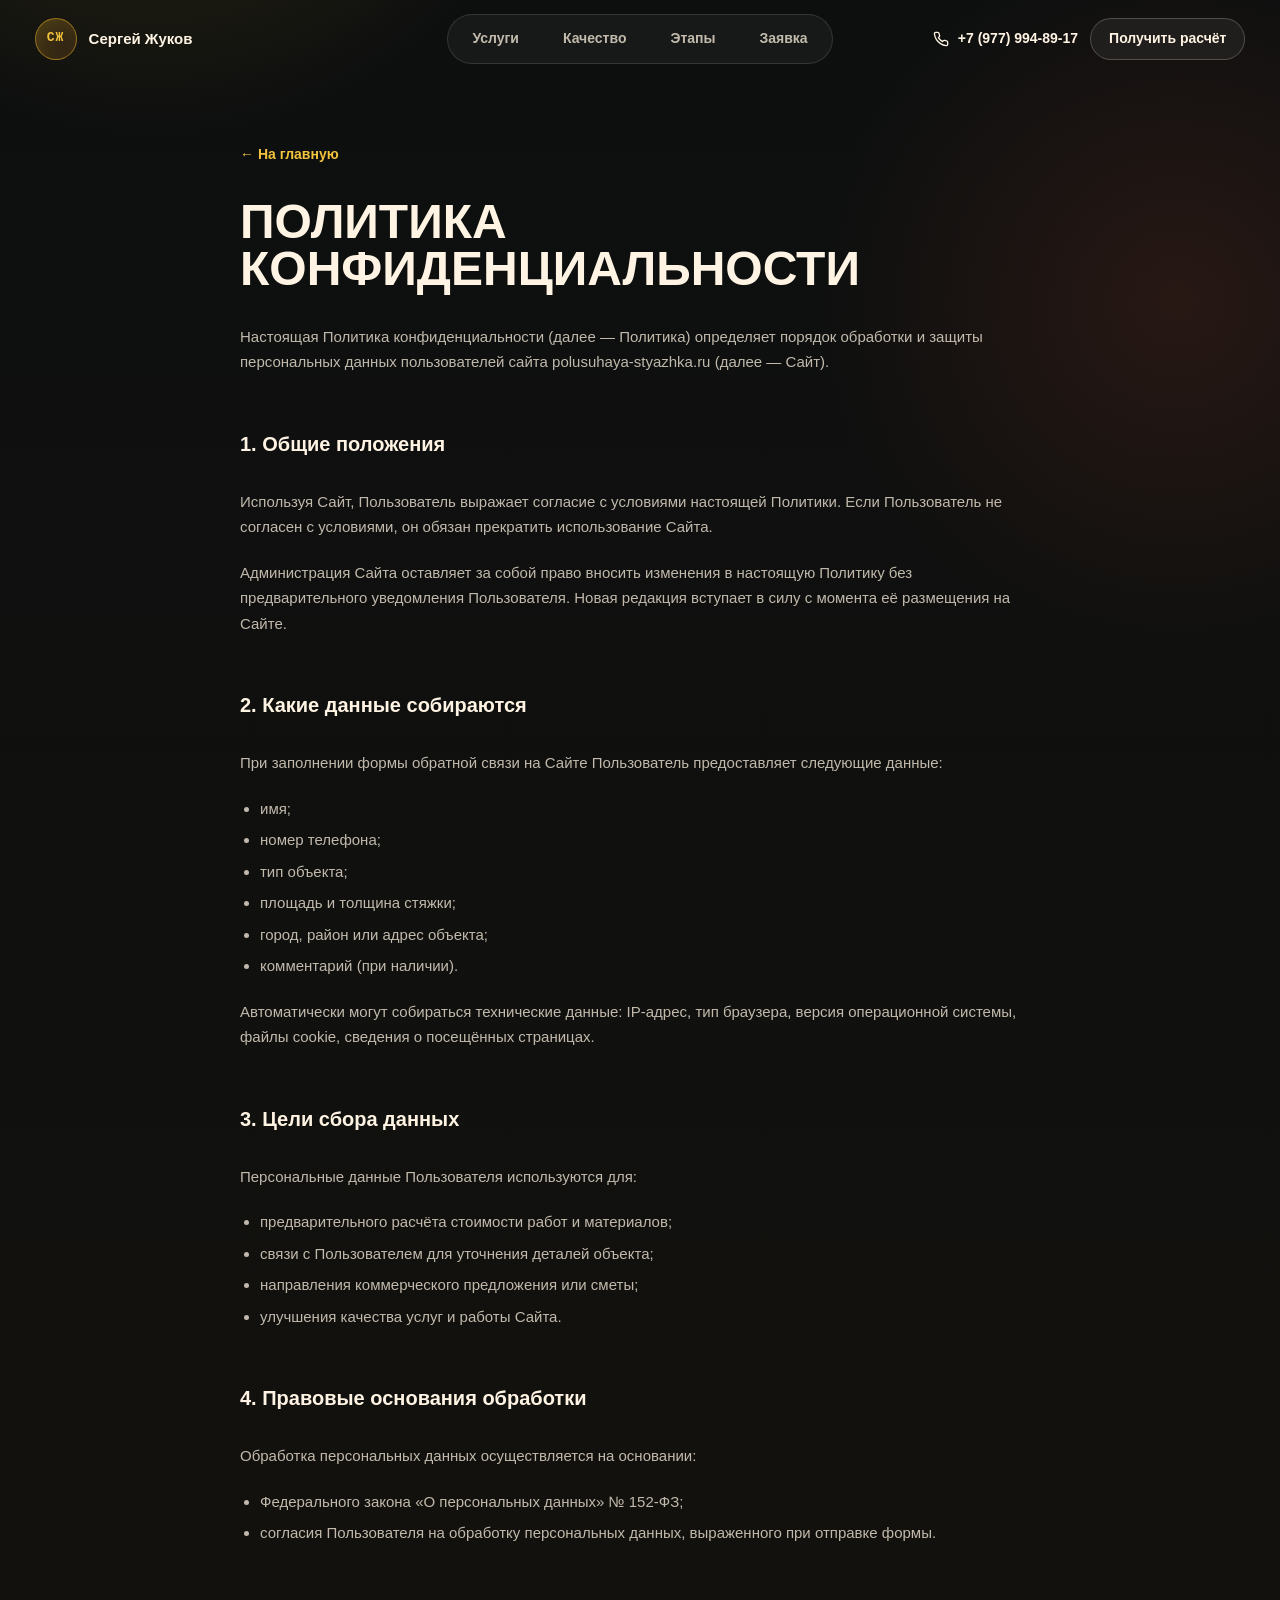
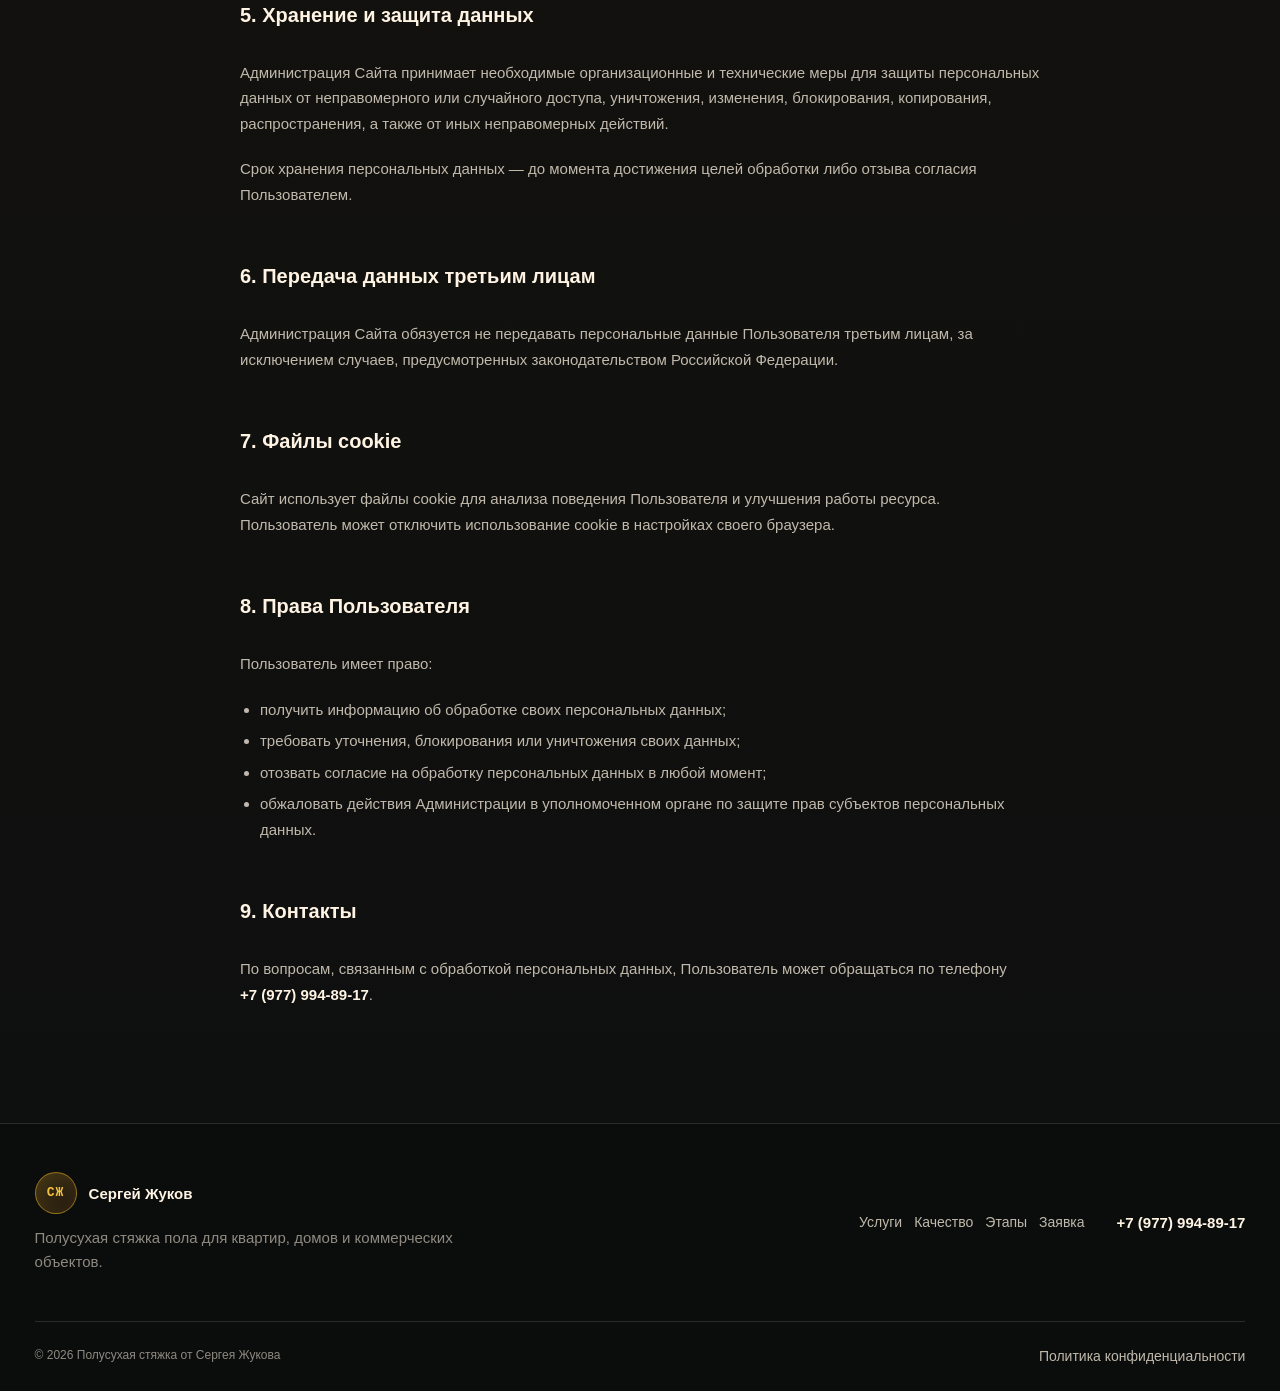
==== privacy.html @ ac984e3d "Update phone, header layout, mobile menu overlay, privacy page, burger, animations" ====
<!doctype html>
<html lang="ru">
<head>
  <meta charset="utf-8">
  <meta name="viewport" content="width=device-width, initial-scale=1">
  <title>Политика конфиденциальности — Полусухая стяжка от Сергея Жукова</title>
  <meta name="description" content="Политика конфиденциальности и обработки персональных данных.">
  <link rel="stylesheet" href="assets/css/styles.css">
  <style>
    .privacy {
      padding-block: calc(var(--header-height) + var(--sp-8)) var(--sp-10);
    }
    .privacy__inner {
      max-width: 800px;
      margin: 0 auto;
    }
    .privacy__title {
      margin: 0 0 var(--sp-6);
      font-family: var(--font-display);
      font-size: clamp(28px, 5vw, 48px);
      line-height: 0.98;
      text-transform: uppercase;
      color: var(--color-concrete-100);
    }
    .privacy__content {
      display: grid;
      gap: 20px;
      color: var(--fg-muted);
      font-size: 15px;
      line-height: 1.7;
    }
    .privacy__content h2 {
      margin: var(--sp-6) 0 var(--sp-2);
      font-size: 20px;
      font-weight: 800;
      color: var(--color-concrete-100);
    }
    .privacy__content p {
      margin: 0;
    }
    .privacy__content ul {
      margin: 0;
      padding-left: 20px;
      display: grid;
      gap: 6px;
    }
    .privacy__content li {
      margin: 0;
    }
    .privacy__back {
      display: inline-flex;
      align-items: center;
      gap: 8px;
      margin-bottom: var(--sp-6);
      color: var(--color-gold-strong);
      font-size: 14px;
      font-weight: 700;
      transition: opacity var(--dur-sm) var(--ease-out);
    }
    .privacy__back:hover {
      opacity: 0.7;
    }
  </style>
</head>
<body>
  <header class="header">
    <a class="brand header__brand" href="/" aria-label="Полусухая стяжка от Сергея Жукова">
      <span class="brand__mark">СЖ</span>
      <span class="brand__text">Сергей Жуков</span>
    </a>

    <nav class="menu header__menu" aria-label="Основная навигация">
      <a class="menu__link" href="/#services">Услуги</a>
      <a class="menu__link" href="/#quality">Качество</a>
      <a class="menu__link" href="/#process">Этапы</a>
      <a class="menu__link" href="/#lead">Заявка</a>
    </nav>

    <div class="header__actions">
      <a class="header__phone" href="tel:+79779948917">
        <svg class="header__phone-icon" viewBox="0 0 24 24" fill="none" stroke="currentColor" stroke-width="2" stroke-linecap="round" stroke-linejoin="round" aria-hidden="true"><path d="M22 16.92v3a2 2 0 0 1-2.18 2 19.79 19.79 0 0 1-8.63-3.07 19.5 19.5 0 0 1-6-6 19.79 19.79 0 0 1-3.07-8.67A2 2 0 0 1 4.11 2h3a2 2 0 0 1 2 1.72 12.84 12.84 0 0 0 .7 2.81 2 2 0 0 1-.45 2.11L8.09 9.91a16 16 0 0 0 6 6l1.27-1.27a2 2 0 0 1 2.11-.45 12.84 12.84 0 0 0 2.81.7A2 2 0 0 1 22 16.92z"/></svg>
        +7 (977) 994-89-17
      </a>
      <a class="button button--outline button--small header__button" href="/#lead">Получить расчёт</a>
    </div>
  </header>

  <main>
    <section class="privacy">
      <div class="container privacy__inner">
        <a class="privacy__back" href="/">← На главную</a>
        <h1 class="privacy__title">Политика конфиденциальности</h1>
        <div class="privacy__content">
          <p>Настоящая Политика конфиденциальности (далее — Политика) определяет порядок обработки и защиты персональных данных пользователей сайта polusuhaya-styazhka.ru (далее — Сайт).</p>

          <h2>1. Общие положения</h2>
          <p>Используя Сайт, Пользователь выражает согласие с условиями настоящей Политики. Если Пользователь не согласен с условиями, он обязан прекратить использование Сайта.</p>
          <p>Администрация Сайта оставляет за собой право вносить изменения в настоящую Политику без предварительного уведомления Пользователя. Новая редакция вступает в силу с момента её размещения на Сайте.</p>

          <h2>2. Какие данные собираются</h2>
          <p>При заполнении формы обратной связи на Сайте Пользователь предоставляет следующие данные:</p>
          <ul>
            <li>имя;</li>
            <li>номер телефона;</li>
            <li>тип объекта;</li>
            <li>площадь и толщина стяжки;</li>
            <li>город, район или адрес объекта;</li>
            <li>комментарий (при наличии).</li>
          </ul>
          <p>Автоматически могут собираться технические данные: IP-адрес, тип браузера, версия операционной системы, файлы cookie, сведения о посещённых страницах.</p>

          <h2>3. Цели сбора данных</h2>
          <p>Персональные данные Пользователя используются для:</p>
          <ul>
            <li>предварительного расчёта стоимости работ и материалов;</li>
            <li>связи с Пользователем для уточнения деталей объекта;</li>
            <li>направления коммерческого предложения или сметы;</li>
            <li>улучшения качества услуг и работы Сайта.</li>
          </ul>

          <h2>4. Правовые основания обработки</h2>
          <p>Обработка персональных данных осуществляется на основании:</p>
          <ul>
            <li>Федерального закона «О персональных данных» № 152-ФЗ;</li>
            <li>согласия Пользователя на обработку персональных данных, выраженного при отправке формы.</li>
          </ul>

          <h2>5. Хранение и защита данных</h2>
          <p>Администрация Сайта принимает необходимые организационные и технические меры для защиты персональных данных от неправомерного или случайного доступа, уничтожения, изменения, блокирования, копирования, распространения, а также от иных неправомерных действий.</p>
          <p>Срок хранения персональных данных — до момента достижения целей обработки либо отзыва согласия Пользователем.</p>

          <h2>6. Передача данных третьим лицам</h2>
          <p>Администрация Сайта обязуется не передавать персональные данные Пользователя третьим лицам, за исключением случаев, предусмотренных законодательством Российской Федерации.</p>

          <h2>7. Файлы cookie</h2>
          <p>Сайт использует файлы cookie для анализа поведения Пользователя и улучшения работы ресурса. Пользователь может отключить использование cookie в настройках своего браузера.</p>

          <h2>8. Права Пользователя</h2>
          <p>Пользователь имеет право:</p>
          <ul>
            <li>получить информацию об обработке своих персональных данных;</li>
            <li>требовать уточнения, блокирования или уничтожения своих данных;</li>
            <li>отозвать согласие на обработку персональных данных в любой момент;</li>
            <li>обжаловать действия Администрации в уполномоченном органе по защите прав субъектов персональных данных.</li>
          </ul>

          <h2>9. Контакты</h2>
          <p>По вопросам, связанным с обработкой персональных данных, Пользователь может обращаться по телефону <a href="tel:+79779948917" style="color:var(--color-concrete-100);font-weight:700;white-space:nowrap">+7 (977) 994-89-17</a>.</p>
        </div>
      </div>
    </section>
  </main>

  <footer class="footer">
    <div class="container footer__inner">
      <div class="footer__brand">
        <a class="brand brand--footer" href="/" aria-label="Наверх">
          <span class="brand__mark">СЖ</span>
          <span class="brand__text">Сергей Жуков</span>
        </a>
        <p class="footer__text">Полусухая стяжка пола для квартир, домов и коммерческих объектов.</p>
      </div>
      <nav class="footer__links" aria-label="Нижняя навигация">
        <a class="footer__link" href="/#services">Услуги</a>
        <a class="footer__link" href="/#quality">Качество</a>
        <a class="footer__link" href="/#process">Этапы</a>
        <a class="footer__link" href="/#lead">Заявка</a>
      </nav>
      <div class="footer__contacts">
        <a class="footer__phone" href="tel:+79779948917">+7 (977) 994-89-17</a>
      </div>
    </div>
    <div class="container footer__bottom">
      <span>© <span data-year>2026</span> Полусухая стяжка от Сергея Жукова</span>
      <span class="footer__policy">Политика конфиденциальности</span>
    </div>
  </footer>
</body>
</html>
---- assets/css/styles.css ----
/* ============================================================
   Полусухая стяжка от Сергея Жукова
   BEM-oriented landing styles, no libraries / no build step
   Palette: warm concrete, graphite, signal gold, oxide red, steel
   ============================================================ */

:root {
  --color-graphite-950: #0d0f0f;
  --color-graphite-900: #111313;
  --color-graphite-850: #171918;
  --color-graphite-800: #1d201f;
  --color-graphite-700: #282c2b;
  --color-concrete-100: #fff4e3;
  --color-concrete-150: #f5ead8;
  --color-concrete-250: #dcc9ad;
  --color-concrete-500: #988a72;
  --color-concrete-700: #665b49;
  --color-steel: #748087;
  --color-blueprint: #264c70;
  --color-gold: #d6a426;
  --color-gold-strong: #f4c33e;
  --color-oxide: #b94a32;
  --color-oxide-soft: #e06a4e;
  --color-success: #58c783;
  --color-white: #fffaf1;
  --color-black: #0f1110;

  --bg-page: var(--color-graphite-950);
  --bg-surface: var(--color-graphite-850);
  --bg-surface-strong: var(--color-graphite-800);
  --fg-main: var(--color-concrete-100);
  --fg-muted: rgba(255, 244, 227, 0.74);
  --fg-soft: rgba(255, 244, 227, 0.54);
  --line: rgba(255, 244, 227, 0.13);
  --line-strong: rgba(255, 244, 227, 0.24);
  --shadow-soft: 0 28px 90px rgba(0, 0, 0, 0.34);
  --shadow-hard: 0 24px 60px rgba(0, 0, 0, 0.46);

  --font-ui: Inter, Onest, -apple-system, BlinkMacSystemFont, "Segoe UI", Arial, sans-serif;
  --font-display: "Arial Black", Impact, Haettenschweiler, "Roboto Condensed", Arial, sans-serif;
  --font-mono: "JetBrains Mono", "SFMono-Regular", Consolas, monospace;

  --type-body: 15px;
  --type-preloader-brand: 136px;
  --type-hero-title: 132px;
  --type-hero-text: 19px;
  --type-metric-value: 46px;
  --type-section-title: 82px;
  --type-section-lead: 18px;
  --type-service-title: 54px;
  --type-service-text: 16px;
  --type-quality-title: 68px;
  --type-quality-text: 17px;
  --type-quality-card-title: 20px;
  --type-process-title: 28px;
  --type-stat-value: 66px;
  --type-lead-title: 62px;

  --container: 1440px;
  --gutter: clamp(18px, 3vw, 54px);
  --header-height: 78px;

  --sp-1: 4px;
  --sp-2: 8px;
  --sp-3: 12px;
  --sp-4: 16px;
  --sp-5: 24px;
  --sp-6: 32px;
  --sp-7: 48px;
  --sp-8: 64px;
  --sp-9: 88px;
  --sp-10: 116px;

  --radius-xs: 8px;
  --radius-sm: 14px;
  --radius-md: 22px;
  --radius-lg: 34px;
  --radius-pill: 999px;

  --ease-out: cubic-bezier(0.22, 1, 0.36, 1);
  --ease-mech: cubic-bezier(0.16, 1, 0.3, 1);
  --dur-xs: 140ms;
  --dur-sm: 240ms;
  --dur-md: 520ms;
  --dur-lg: 820ms;
}

*,
*::before,
*::after {
  box-sizing: border-box;
}

html {
  scroll-behavior: smooth;
  text-size-adjust: 100%;
  -webkit-text-size-adjust: 100%;
}

body {
  min-width: 320px;
  margin: 0;
  background:
    radial-gradient(circle at 12% -10%, rgba(214, 164, 38, 0.2), transparent 34vw),
    radial-gradient(circle at 92% 10%, rgba(185, 74, 50, 0.15), transparent 28vw),
    linear-gradient(180deg, var(--color-graphite-950), #12110e 50%, var(--color-graphite-950));
  color: var(--fg-main);
  font-family: var(--font-ui);
  font-size: var(--type-body);
  line-height: 1.55;
  overflow-x: hidden;
}

body.page--preloading,
body.page--menu-open {
  overflow: hidden;
}

a {
  color: inherit;
  text-decoration: none;
}

button,
input,
select,
textarea {
  font: inherit;
}

button {
  color: inherit;
}

img,
svg {
  display: block;
  max-width: 100%;
}

::selection {
  background: var(--color-gold);
  color: var(--color-black);
}

*:focus-visible {
  outline: 2px solid var(--color-gold-strong);
  outline-offset: 4px;
}

.container {
  width: min(100% - (var(--gutter) * 2), var(--container));
  margin-inline: auto;
}

/* ============================================================
   Preloader
   ============================================================ */

.preloader {
  position: fixed;
  inset: 0;
  z-index: 1000;
  display: grid;
  grid-template-rows: 1fr auto;
  background:
    linear-gradient(135deg, rgba(214, 164, 38, 0.08), transparent 34%),
    var(--color-graphite-950);
  overflow: hidden;
}

.preloader--done {
  animation: preloader-hide 0.95s var(--ease-mech) forwards;
}

@keyframes preloader-hide {
  to { clip-path: inset(0 0 100% 0); }
}

.preloader__center {
  align-self: center;
  padding-inline: var(--gutter);
  text-align: center;
}

.preloader__brand {
  display: inline-flex;
  gap: 0.03em;
  overflow: hidden;
  color: var(--color-concrete-100);
  font-family: var(--font-display);
  font-size: var(--type-preloader-brand);
  line-height: 0.9;
  letter-spacing: 0;
  text-transform: uppercase;
  text-shadow: 0 20px 50px rgba(0, 0, 0, 0.28);
}

.preloader__brand span {
  display: inline-block;
  transform: translateY(110%);
  animation: preloader-char 0.76s var(--ease-out) forwards;
}

.preloader__brand span:nth-child(1) { animation-delay: 0.04s; }
.preloader__brand span:nth-child(2) { animation-delay: 0.09s; }
.preloader__brand span:nth-child(3) { animation-delay: 0.14s; }
.preloader__brand span:nth-child(4) { animation-delay: 0.19s; }
.preloader__brand span:nth-child(5) { animation-delay: 0.24s; }
.preloader__brand span:nth-child(6) { animation-delay: 0.29s; }

@keyframes preloader-char {
  to { transform: translateY(0); }
}

.preloader__caption {
  margin-top: var(--sp-4);
  color: var(--fg-soft);
  font-family: var(--font-mono);
  font-size: 12px;
  letter-spacing: 0.2em;
  text-transform: uppercase;
  opacity: 0;
  animation: preloader-caption 0.65s var(--ease-out) 0.45s forwards;
}

@keyframes preloader-caption {
  to { opacity: 1; }
}

.preloader__bar {
  position: relative;
  display: grid;
  grid-template-columns: 1fr auto;
  align-items: center;
  min-height: 58px;
  padding-inline: var(--gutter);
  border-top: 1px solid var(--line);
  color: var(--fg-muted);
  font-family: var(--font-mono);
  font-size: 12px;
  letter-spacing: 0.08em;
  text-transform: uppercase;
}

.preloader__progress {
  position: absolute;
  top: -1px;
  left: 0;
  width: var(--p, 0%);
  height: 2px;
  background: var(--color-gold);
  box-shadow: 0 0 26px rgba(214, 164, 38, 0.9);
  transition: width 80ms linear;
}

.preloader__hazard {
  position: absolute;
  bottom: 0;
  left: 0;
  width: var(--p, 0%);
  height: 4px;
  background: repeating-linear-gradient(-45deg, var(--color-gold) 0 10px, var(--color-black) 10px 20px);
  transition: width 80ms linear;
}

.preloader__value {
  color: var(--color-concrete-100);
}

/* ============================================================
   Shared motion / progress
   ============================================================ */

.page-progress {
  position: fixed;
  top: 0;
  left: 0;
  z-index: 900;
  width: var(--scroll, 0%);
  height: 2px;
  background: linear-gradient(90deg, var(--color-gold), var(--color-oxide));
  box-shadow: 0 0 18px rgba(214, 164, 38, 0.62);
  pointer-events: none;
}

.reveal {
  opacity: 0;
  transform: translateY(28px);
  transition: opacity var(--dur-lg) var(--ease-mech), transform var(--dur-lg) var(--ease-mech);
}

.reveal--visible {
  opacity: 1;
  transform: translateY(0);
}

.reveal[data-delay="1"] { transition-delay: 80ms; }
.reveal[data-delay="2"] { transition-delay: 160ms; }
.reveal[data-delay="3"] { transition-delay: 240ms; }
.reveal[data-delay="4"] { transition-delay: 320ms; }

.word-reveal__line {
  display: block;
  overflow: hidden;
  line-height: 1.06;
  padding-bottom: 0.025em;
}

.word-reveal__word {
  display: inline-block;
  transform: translateY(112%);
  will-change: transform;
}

.word-reveal--visible .word-reveal__word {
  animation: word-rise 0.92s var(--ease-mech) forwards;
}

.word-reveal--visible .word-reveal__line:nth-child(2) .word-reveal__word { animation-delay: 90ms; }
.word-reveal--visible .word-reveal__line:nth-child(3) .word-reveal__word { animation-delay: 180ms; }

.word-reveal__word--accent {
  color: var(--color-gold-strong);
}

@keyframes word-rise {
  to { transform: translateY(0); }
}

/* ============================================================
   Header / navigation
   ============================================================ */

.header {
  position: fixed;
  inset: 0 0 auto;
  z-index: 800;
  display: grid;
  grid-template-columns: 1fr auto 1fr;
  align-items: center;
  gap: var(--sp-6);
  height: var(--header-height);
  padding-inline: var(--gutter);
  border-bottom: 1px solid transparent;
  transition:
    background var(--dur-sm) var(--ease-out),
    border-color var(--dur-sm) var(--ease-out),
    backdrop-filter var(--dur-sm) var(--ease-out);
}

.header__brand {
  justify-self: start;
}

.header--scrolled,
.header--menu-open {
  background: rgba(13, 15, 15, 0.76);
  border-bottom-color: var(--line);
  backdrop-filter: blur(18px) saturate(1.2);
  -webkit-backdrop-filter: blur(18px) saturate(1.2);
}

.brand {
  display: inline-flex;
  align-items: center;
  gap: 12px;
  color: var(--color-concrete-100);
  font-weight: 850;
  letter-spacing: 0;
}

.brand__mark {
  display: inline-grid;
  place-items: center;
  flex: none;
  width: 42px;
  height: 42px;
  border: 1px solid rgba(214, 164, 38, 0.62);
  background: linear-gradient(135deg, rgba(214, 164, 38, 0.24), rgba(185, 74, 50, 0.1));
  color: var(--color-gold-strong);
  font-family: var(--font-mono);
  font-size: 13px;
  letter-spacing: 0.08em;
  border-radius: 50%;
  box-shadow: inset 0 0 22px rgba(214, 164, 38, 0.12);
  overflow: hidden;
}

.brand__photo {
  width: 100%;
  height: 100%;
  object-fit: cover;
  object-position: 50% 36%;
}

.brand__text {
  white-space: nowrap;
}

.menu {
  justify-self: center;
  display: inline-flex;
  align-items: center;
  gap: 8px;
  padding: 6px;
  border: 1px solid var(--line);
  border-radius: var(--radius-pill);
  background: rgba(255, 244, 227, 0.045);
}

.menu__link {
  display: inline-flex;
  align-items: center;
  min-height: 36px;
  padding-inline: 18px;
  border-radius: var(--radius-pill);
  color: var(--fg-muted);
  font-size: 14px;
  font-weight: 700;
  transition: background var(--dur-sm) var(--ease-out), color var(--dur-sm) var(--ease-out);
}

.menu__link:hover {
  background: rgba(214, 164, 38, 0.12);
  color: var(--color-concrete-100);
}

.header__actions {
  display: inline-flex;
  align-items: center;
  gap: var(--sp-3);
  justify-self: end;
}

.header__phone {
  display: inline-flex;
  align-items: center;
  gap: 9px;
  color: var(--color-concrete-100);
  font-size: 14px;
  font-weight: 800;
  white-space: nowrap;
}

.header__phone-icon {
  width: 16px;
  height: 16px;
  flex-shrink: 0;
}

.button {
  position: relative;
  isolation: isolate;
  display: inline-flex;
  align-items: center;
  justify-content: center;
  gap: 10px;
  min-height: 54px;
  padding: 0 26px;
  border: 0;
  border-radius: var(--radius-pill);
  background: linear-gradient(135deg, var(--color-gold-strong), var(--color-gold));
  color: #15120a;
  font-weight: 900;
  letter-spacing: 0;
  cursor: pointer;
  overflow: hidden;
  box-shadow: 0 18px 48px rgba(214, 164, 38, 0.2);
  transition: transform var(--dur-sm) var(--ease-out), box-shadow var(--dur-sm) var(--ease-out), background var(--dur-sm) var(--ease-out);
}

.button::before {
  content: "";
  position: absolute;
  inset: 0;
  z-index: -1;
  background: linear-gradient(100deg, transparent 0 34%, rgba(255, 255, 255, 0.42) 44%, transparent 56% 100%);
  transform: translateX(-120%);
  transition: transform 0.7s var(--ease-out);
}

.button:hover {
  transform: translateY(-2px);
  box-shadow: 0 24px 62px rgba(214, 164, 38, 0.28);
}

.button:hover::before {
  transform: translateX(120%);
}

.button--outline {
  border: 1px solid rgba(255, 244, 227, 0.22);
  background: rgba(255, 244, 227, 0.055);
  color: var(--color-concrete-100);
  box-shadow: none;
}

.button--outline:hover {
  border-color: rgba(214, 164, 38, 0.55);
  background: rgba(214, 164, 38, 0.12);
}

.button--small {
  min-height: 42px;
  padding-inline: 18px;
  font-size: 14px;
}

.button--large {
  min-height: 58px;
  padding-inline: 30px;
}

.button__icon {
  width: 18px;
  height: 18px;
}

.burger {
  display: none;
  position: relative;
  width: 46px;
  height: 46px;
  border: 1px solid var(--line);
  border-radius: 50%;
  background: rgba(255, 244, 227, 0.06);
  cursor: pointer;
}

.burger__line {
  position: absolute;
  left: 13px;
  width: 18px;
  height: 2px;
  border-radius: 2px;
  background: var(--color-concrete-100);
  transition: transform var(--dur-sm) var(--ease-out), top var(--dur-sm) var(--ease-out);
}

.burger__line:nth-child(1) { top: 18px; }
.burger__line:nth-child(2) { top: 26px; }

.burger--active .burger__line:nth-child(1) {
  top: 22px;
  transform: rotate(45deg);
}

.burger--active .burger__line:nth-child(2) {
  top: 22px;
  transform: rotate(-45deg);
}

.mobile-menu {
  position: fixed;
  inset: 0;
  z-index: 900;
  display: none;
  place-items: center;
  padding: var(--gutter);
  background: rgba(13, 15, 15, 0.78);
  backdrop-filter: blur(6px);
  -webkit-backdrop-filter: blur(6px);
  opacity: 0;
  pointer-events: none;
  overflow-y: auto;
  transition: opacity var(--dur-sm) var(--ease-out);
}

.mobile-menu--open {
  opacity: 1;
  pointer-events: auto;
}

.mobile-menu__body {
  width: 100%;
  max-width: 380px;
  max-height: calc(100svh - 48px);
  padding: var(--sp-5);
  border: 1px solid var(--line);
  border-radius: var(--radius-md);
  background: rgba(19, 21, 20, 0.96);
  box-shadow: var(--shadow-hard);
  transform: translateY(10px) scale(0.98);
  overflow-y: auto;
  transition: transform var(--dur-sm) var(--ease-out);
}

.mobile-menu--open .mobile-menu__body {
  transform: translateY(0) scale(1);
}

.mobile-menu__nav {
  display: grid;
  gap: 8px;
}

.mobile-menu__link {
  display: flex;
  justify-content: space-between;
  padding: 16px 0;
  border-bottom: 1px solid var(--line);
  color: var(--color-concrete-100);
  font-size: 20px;
  font-weight: 900;
  letter-spacing: 0;
}

.mobile-menu__link::after {
  content: "↗";
  color: var(--color-gold);
  font-weight: 500;
}

.mobile-menu__contacts {
  display: grid;
  gap: var(--sp-4);
  margin-top: var(--sp-5);
}

.mobile-menu__phone {
  color: var(--fg-muted);
  font-weight: 800;
}

/* ============================================================
   Hero
   ============================================================ */

.hero {
  position: relative;
  min-height: 100svh;
  overflow: hidden;
  display: grid;
}

.hero__media,
.hero__overlay,
.hero__grain,
.hero__grid {
  position: absolute;
  inset: 0;
}

.hero__media {
  min-height: calc(100% + 120px);
  will-change: transform;
}

.hero__image {
  width: 100%;
  height: 100%;
  background-image: url('https://images.unsplash.com/photo-1541888946425-d81bb19240f5?w=2400&q=80&auto=format&fit=crop');
  background-position: center;
  background-size: cover;
  filter: saturate(0.72) contrast(1.05) brightness(0.6);
  transform: scale(1.04);
}

.hero__overlay {
  background:
    radial-gradient(circle at 78% 28%, rgba(214, 164, 38, 0.24), transparent 25vw),
    linear-gradient(90deg, rgba(13, 15, 15, 0.94) 0%, rgba(13, 15, 15, 0.8) 42%, rgba(13, 15, 15, 0.3) 100%),
    linear-gradient(180deg, rgba(13, 15, 15, 0.22) 0%, rgba(13, 15, 15, 0.88) 100%);
}

.hero__grid {
  opacity: 0.22;
  background-image:
    linear-gradient(rgba(255, 244, 227, 0.08) 1px, transparent 1px),
    linear-gradient(90deg, rgba(255, 244, 227, 0.08) 1px, transparent 1px);
  background-size: 64px 64px;
  mask-image: linear-gradient(180deg, transparent, #000 18%, #000 65%, transparent);
}

.hero__grain {
  opacity: 0.12;
  mix-blend-mode: overlay;
  background-image: url("data:image/svg+xml;utf8,<svg xmlns='http://www.w3.org/2000/svg' width='220' height='220'><filter id='n'><feTurbulence baseFrequency='0.8' numOctaves='2' stitchTiles='stitch'/></filter><rect width='100%25' height='100%25' filter='url(%23n)' opacity='0.65'/></svg>");
}

.hero__content {
  position: relative;
  z-index: 2;
  display: grid;
  min-height: 100svh;
  padding-top: calc(var(--header-height) + var(--sp-7));
  padding-bottom: var(--sp-7);
}

.hero__topline {
  display: flex;
  align-items: center;
  justify-content: space-between;
  gap: var(--sp-4);
  align-self: start;
}

.hero__eyebrow,
.hero__status {
  display: inline-flex;
  align-items: center;
  justify-content: center;
  gap: 10px;
  min-height: 38px;
  padding: 0 16px;
  border: 1px solid rgba(255, 244, 227, 0.18);
  border-radius: var(--radius-pill);
  background: rgba(255, 244, 227, 0.055);
  color: var(--fg-muted);
  font-family: var(--font-mono);
  font-size: 12px;
  letter-spacing: 0.11em;
  text-transform: uppercase;
}

.hero__eyebrow-line {
  width: 48px;
  height: 1px;
  background: var(--color-gold);
}

.hero__eyebrow-flag {
  width: 20px;
  height: 12px;
  border-radius: 2px;
  flex-shrink: 0;
}

.hero__status-dot {
  width: 8px;
  height: 8px;
  border-radius: 50%;
  background: var(--color-success);
  box-shadow: 0 0 0 7px rgba(88, 199, 131, 0.12);
}

.hero__main {
  align-self: center;
  max-width: 1120px;
  padding-block: var(--sp-8);
}

.hero__kicker {
  margin: 0 0 var(--sp-4);
  color: var(--color-gold-strong);
  font-family: var(--font-mono);
  font-size: 13px;
  letter-spacing: 0.14em;
  text-transform: uppercase;
}

.hero__title {
  margin: 0;
  color: var(--color-concrete-100);
  font-family: var(--font-display);
  font-size: var(--type-hero-title);
  line-height: 1.02;
  letter-spacing: 0;
  text-transform: uppercase;
  text-wrap: balance;
}

.hero__text {
  max-width: 760px;
  margin: var(--sp-5) 0 0;
  color: var(--fg-muted);
  font-size: var(--type-hero-text);
  line-height: 1.58;
}

.hero__actions {
  display: flex;
  flex-wrap: wrap;
  gap: var(--sp-3);
  margin-top: var(--sp-6);
}

.hero__metrics {
  align-self: end;
  display: grid;
  grid-template-columns: repeat(4, minmax(0, 1fr));
  border: 1px solid var(--line);
  background: rgba(13, 15, 15, 0.5);
  backdrop-filter: blur(16px);
  -webkit-backdrop-filter: blur(16px);
}

.metric-card {
  min-height: 132px;
  padding: var(--sp-5);
  border-right: 1px solid var(--line);
}

.metric-card:last-child {
  border-right: 0;
}

.metric-card__value {
  color: var(--color-concrete-100);
  font-family: var(--font-display);
  font-size: var(--type-metric-value);
  line-height: 1;
  letter-spacing: 0;
}

.metric-card__unit {
  margin-left: 6px;
  color: var(--color-gold-strong);
  font-size: 0.42em;
  letter-spacing: 0;
}

.metric-card__label {
  max-width: 220px;
  margin-top: var(--sp-3);
  color: var(--fg-soft);
  font-size: 14px;
}

.hero__scroll {
  position: absolute;
  right: var(--gutter);
  bottom: var(--sp-7);
  z-index: 3;
  display: flex;
  align-items: center;
  gap: 12px;
  color: var(--fg-soft);
  font-family: var(--font-mono);
  font-size: 11px;
  letter-spacing: 0.13em;
  text-transform: uppercase;
  writing-mode: vertical-rl;
}

.hero__scroll-line {
  width: 1px;
  height: 70px;
  background: linear-gradient(var(--color-gold), transparent);
  animation: scroll-line 1.8s var(--ease-out) infinite;
}

@keyframes scroll-line {
  0%, 100% { transform: scaleY(0.4); transform-origin: top; opacity: 0.5; }
  50% { transform: scaleY(1); opacity: 1; }
}

/* ============================================================
   Ticker
   ============================================================ */

.ticker {
  position: relative;
  overflow: hidden;
  border-block: 1px solid var(--line);
  background: var(--color-graphite-900);
}

.ticker__track {
  display: flex;
  width: max-content;
  animation: ticker var(--ticker-duration, 32s) linear infinite;
  will-change: transform;
}

.ticker__group {
  display: flex;
  flex: 0 0 auto;
}

.ticker__item {
  display: inline-flex;
  align-items: center;
  gap: var(--sp-4);
  padding: 18px 28px;
  color: var(--fg-muted);
  font-family: var(--font-mono);
  font-size: 12px;
  letter-spacing: 0.12em;
  text-transform: uppercase;
  white-space: nowrap;
}

.ticker__dot {
  width: 10px;
  height: 10px;
  flex: none;
  border-radius: 50%;
  background: var(--color-gold);
}

.ticker--accent {
  background: linear-gradient(90deg, var(--color-gold), var(--color-gold-strong));
  border: 0;
}

.ticker--accent .ticker__item {
  color: var(--color-black);
}

.ticker--accent .ticker__dot {
  background: var(--color-black);
}

@keyframes ticker {
  to { transform: translateX(-50%); }
}

/* ============================================================
   Sections
   ============================================================ */

.section {
  position: relative;
  padding-block: var(--sp-10);
}

.section + .section {
  border-top: 1px solid var(--line);
}

.section--compact {
  padding-block: var(--sp-8);
}

.section__head {
  display: grid;
  gap: var(--sp-4);
  max-width: 980px;
  margin-bottom: var(--sp-8);
}

.section__num {
  color: var(--color-gold);
  font-family: var(--font-mono);
  font-size: 12px;
  letter-spacing: 0.16em;
  text-transform: uppercase;
}

.section__title {
  max-width: 980px;
  margin: 0 0 16px;
  color: var(--color-concrete-100);
  font-family: var(--font-display);
  font-size: var(--type-section-title);
  line-height: 0.98;
  letter-spacing: 0;
  text-transform: uppercase;
  text-wrap: balance;
}

.section__title em {
  color: var(--color-gold-strong);
  font-style: normal;
}

.section__lead {
  max-width: 760px;
  margin: 0;
  color: var(--fg-muted);
  font-size: var(--type-section-lead);
  line-height: 1.6;
}

/* ============================================================
   Services: sticky pinned stage
   ============================================================ */

.services {
  position: relative;
  min-height: 320svh;
  background:
    radial-gradient(circle at 80% 22%, rgba(214, 164, 38, 0.16), transparent 28vw),
    linear-gradient(180deg, rgba(255, 244, 227, 0.03), transparent 35%),
    var(--color-graphite-950);
}

.services::before {
  content: "";
  position: absolute;
  inset: 0;
  pointer-events: none;
  opacity: 0.13;
  background-image:
    linear-gradient(rgba(255, 244, 227, 0.12) 1px, transparent 1px),
    linear-gradient(90deg, rgba(255, 244, 227, 0.12) 1px, transparent 1px);
  background-size: 88px 88px;
  mask-image: linear-gradient(180deg, transparent, #000 8%, #000 88%, transparent);
}

.services__sticky {
  position: sticky;
  top: 0;
  z-index: 1;
  display: grid;
  align-items: center;
  min-height: 100svh;
  padding-block: calc(var(--header-height) + var(--sp-5)) var(--sp-5);
  overflow: hidden;
}

.services__inner {
  display: grid;
  grid-template-columns: minmax(330px, 0.9fr) minmax(0, 1.1fr);
  align-items: center;
  gap: clamp(34px, 5vw, 82px);
}

.services__copy {
  position: relative;
  z-index: 2;
}

.services-nav {
  position: relative;
  display: grid;
  gap: 12px;
  margin-top: var(--sp-7);
  padding-left: 22px;
}

.services-nav__track {
  position: absolute;
  top: 4px;
  bottom: 4px;
  left: 0;
  width: 2px;
  overflow: hidden;
  border-radius: 10px;
  background: rgba(255, 244, 227, 0.12);
}

.services-nav__fill {
  display: block;
  width: 100%;
  height: 100%;
  background: linear-gradient(var(--color-gold), var(--color-oxide));
  transform: scaleY(var(--services-progress, 0));
  transform-origin: top;
}

.services-nav__item {
  display: inline-flex;
  align-items: center;
  gap: 12px;
  width: fit-content;
  min-height: 42px;
  padding: 0 18px;
  border: 1px solid var(--line);
  border-radius: var(--radius-pill);
  background: rgba(255, 244, 227, 0.045);
  color: var(--fg-soft);
  font-weight: 850;
  cursor: pointer;
  transition: color var(--dur-sm) var(--ease-out), border-color var(--dur-sm) var(--ease-out), background var(--dur-sm) var(--ease-out), transform var(--dur-sm) var(--ease-out);
}

.services-nav__item:hover,
.services-nav__item--active {
  border-color: rgba(214, 164, 38, 0.48);
  background: rgba(214, 164, 38, 0.12);
  color: var(--color-concrete-100);
  transform: translateX(4px);
}

.services-nav__num {
  color: var(--color-gold-strong);
  font-family: var(--font-mono);
  font-size: 12px;
  letter-spacing: 0.08em;
}

.services__visual {
  position: relative;
  min-height: min(640px, calc(100svh - var(--header-height) - 70px));
}

.services__ring {
  position: absolute;
  inset: 50% auto auto 50%;
  width: min(38vw, 520px);
  aspect-ratio: 1;
  border: 1px solid rgba(214, 164, 38, 0.18);
  border-radius: 50%;
  transform: translate(-50%, -50%) rotate(calc(var(--services-progress, 0) * 180deg));
  box-shadow: inset 0 0 80px rgba(214, 164, 38, 0.08), 0 0 70px rgba(214, 164, 38, 0.08);
}

.services__ring::before,
.services__ring::after {
  content: "";
  position: absolute;
  inset: 12%;
  border: 1px dashed rgba(255, 244, 227, 0.13);
  border-radius: inherit;
}

.services__ring::after {
  inset: 28%;
  border-color: rgba(185, 74, 50, 0.2);
}

.services__stage {
  position: relative;
  min-height: inherit;
}

.service-card {
  position: absolute;
  inset: 0;
  display: flex;
  flex-direction: column;
  min-height: 100%;
  padding: clamp(28px, 3.2vw, 52px);
  border: 1px solid rgba(255, 244, 227, 0.16);
  background:
    radial-gradient(circle at var(--mx, 82%) var(--my, 20%), rgba(214, 164, 38, 0.2), transparent 27%),
    linear-gradient(145deg, rgba(255, 244, 227, 0.065), rgba(255, 244, 227, 0.018)),
    rgba(29, 32, 31, 0.88);
  box-shadow: var(--shadow-hard);
  overflow: hidden;
  opacity: 0;
  pointer-events: none;
  transform: translate3d(0, 58px, 0) scale(0.95) perspective(1100px) rotateX(var(--rx, 0deg)) rotateY(var(--ry, 0deg));
  transition: opacity 0.56s var(--ease-mech), transform 0.76s var(--ease-mech), border-color var(--dur-sm) var(--ease-out);
  will-change: opacity, transform;
}

.service-card--active {
  opacity: 1;
  pointer-events: auto;
  transform: translate3d(0, 0, 0) scale(1) perspective(1100px) rotateX(var(--rx, 0deg)) rotateY(var(--ry, 0deg));
}

.service-card--before {
  transform: translate3d(0, -58px, 0) scale(0.97) perspective(1100px) rotateX(var(--rx, 0deg)) rotateY(var(--ry, 0deg));
}

.service-card::before {
  content: "";
  position: absolute;
  inset: auto 0 0;
  height: 4px;
  background: linear-gradient(90deg, var(--color-gold), var(--color-oxide));
  transform: scaleX(var(--card-progress, 0));
  transform-origin: left;
}

.service-card::after {
  content: "";
  position: absolute;
  inset: 0;
  background: linear-gradient(110deg, transparent 0 40%, rgba(255, 255, 255, 0.06) 48%, transparent 58% 100%);
  transform: translateX(-130%);
  transition: transform 1s var(--ease-out);
  pointer-events: none;
}

.service-card--active::after {
  transform: translateX(130%);
}

.service-card--accent {
  background:
    radial-gradient(circle at var(--mx, 76%) var(--my, 18%), rgba(185, 74, 50, 0.24), transparent 27%),
    linear-gradient(145deg, rgba(214, 164, 38, 0.14), rgba(38, 76, 112, 0.1)),
    rgba(29, 32, 31, 0.9);
}

.service-card--warning {
  background:
    radial-gradient(circle at var(--mx, 74%) var(--my, 16%), rgba(185, 74, 50, 0.22), transparent 28%),
    linear-gradient(145deg, rgba(255, 244, 227, 0.06), rgba(185, 74, 50, 0.08)),
    rgba(29, 32, 31, 0.9);
}

.service-card__top {
  display: flex;
  align-items: center;
  justify-content: space-between;
  gap: var(--sp-3);
  margin-bottom: var(--sp-5);
}

.service-card__num {
  color: var(--fg-soft);
  font-family: var(--font-mono);
  font-size: 12px;
  letter-spacing: 0.16em;
}

.service-card__badge {
  display: inline-flex;
  align-items: center;
  min-height: 30px;
  padding-inline: 12px;
  border: 1px solid rgba(214, 164, 38, 0.4);
  border-radius: var(--radius-pill);
  color: var(--color-gold-strong);
  font-family: var(--font-mono);
  font-size: 11px;
  letter-spacing: 0.07em;
  text-transform: uppercase;
  white-space: nowrap;
}

.service-card__badge--warning {
  border-color: rgba(185, 74, 50, 0.58);
  color: #ff9d84;
}

.service-card__icon {
  display: grid;
  place-items: center;
  width: 74px;
  height: 74px;
  margin-bottom: var(--sp-5);
  border: 1px solid rgba(255, 244, 227, 0.18);
  border-radius: 24px;
  background: rgba(255, 244, 227, 0.055);
  color: var(--color-gold-strong);
}

.service-card__icon svg {
  width: 42px;
  height: 42px;
}

.service-card__title {
  max-width: 620px;
  margin: 0;
  color: var(--color-concrete-100);
  font-family: var(--font-display);
  font-size: var(--type-service-title);
  line-height: 1.02;
  letter-spacing: 0;
  text-transform: uppercase;
  text-wrap: balance;
  overflow-wrap: normal;
  word-break: normal;
}

.service-card__text {
  max-width: 670px;
  margin: var(--sp-5) 0 0;
  color: var(--fg-muted);
  font-size: var(--type-service-text);
  line-height: 1.64;
}

.service-card__list {
  display: grid;
  gap: var(--sp-3);
  margin: var(--sp-6) 0 0;
  padding: 0;
  list-style: none;
}

.service-card__item {
  position: relative;
  padding-left: 28px;
  color: var(--fg-muted);
  font-size: 15px;
  line-height: 1.5;
}

.service-card__item::before {
  content: "";
  position: absolute;
  top: 0.58em;
  left: 0;
  width: 10px;
  height: 10px;
  background: var(--color-gold);
  transform: rotate(45deg);
}

.service-card__bottom {
  margin-top: auto;
  padding-top: var(--sp-6);
  color: var(--color-concrete-250);
  font-weight: 850;
}

/* ============================================================
   Quality / parallax illustration
   ============================================================ */

.quality {
  isolation: isolate;
  overflow: hidden;
  background:
    radial-gradient(circle at 18% 20%, rgba(214, 164, 38, 0.16), transparent 28vw),
    linear-gradient(145deg, rgba(255, 244, 227, 0.045), rgba(255, 244, 227, 0.015)),
    var(--color-graphite-900);
}

.quality__visual {
  position: relative;
  min-width: 0;
}

.quality__art {
  position: absolute;
  z-index: 0;
  top: 50%;
  left: 50%;
  right: auto;
  width: min(860px, 118%);
  opacity: 0.46;
  filter: grayscale(1) sepia(0.26) contrast(1.18);
  mix-blend-mode: screen;
  transform: translate3d(-50%, calc(-50% + var(--art-y, 0px)), 0) rotate(-5deg);
  transition: transform 80ms linear;
  pointer-events: none;
}

.quality__inner {
  position: relative;
  z-index: 1;
  display: grid;
  grid-template-columns: minmax(320px, 0.9fr) minmax(0, 1.1fr);
  gap: var(--sp-8);
  align-items: center;
}

.quality__panel {
  padding: clamp(28px, 4vw, 56px);
  border: 1px solid var(--line);
  background: rgba(13, 15, 15, 0.74);
  box-shadow: var(--shadow-soft);
  backdrop-filter: blur(18px);
  -webkit-backdrop-filter: blur(18px);
}

.quality__title {
  margin: var(--sp-4) 0 0;
  color: var(--color-concrete-100);
  font-family: var(--font-display);
  font-size: var(--type-quality-title);
  line-height: 1;
  letter-spacing: 0;
  text-transform: uppercase;
  text-wrap: balance;
}

.quality__text {
  margin: var(--sp-5) 0 var(--sp-6);
  color: var(--fg-muted);
  font-size: var(--type-quality-text);
  line-height: 1.65;
}

.quality__cards {
  position: relative;
  z-index: 1;
  display: grid;
  grid-template-columns: repeat(2, minmax(0, 1fr));
  gap: 1px;
  border: 1px solid var(--line);
  background: var(--line);
}

.quality-card {
  min-height: 250px;
  padding: clamp(24px, 3vw, 38px);
  background: rgba(29, 32, 31, 0.58);
  backdrop-filter: blur(4px);
  -webkit-backdrop-filter: blur(4px);
  transition: transform var(--dur-sm) var(--ease-out), background var(--dur-sm) var(--ease-out);
}

.quality-card:hover {
  transform: translateY(-4px);
  background: rgba(36, 40, 38, 0.66);
}

.quality-card__icon {
  display: grid;
  place-items: center;
  width: 52px;
  height: 52px;
  border: 1px solid rgba(214, 164, 38, 0.34);
  border-radius: 18px;
  color: var(--color-gold-strong);
  background: rgba(214, 164, 38, 0.08);
}

.quality-card__icon svg {
  width: 26px;
  height: 26px;
}

.quality-card__title {
  margin: var(--sp-5) 0 0;
  color: var(--color-concrete-100);
  font-size: var(--type-quality-card-title);
  line-height: 1.2;
  letter-spacing: 0;
}

.quality-card__text {
  margin: var(--sp-3) 0 0;
  color: var(--fg-muted);
  line-height: 1.58;
}

/* ============================================================
   Process
   ============================================================ */

.process {
  background:
    radial-gradient(circle at 18% 14%, rgba(38, 76, 112, 0.18), transparent 30vw),
    var(--color-graphite-950);
}

.process-grid {
  position: relative;
  display: grid;
  grid-template-columns: repeat(4, minmax(0, 1fr));
  gap: 1px;
  border: 1px solid var(--line);
  background: var(--line);
}

.process-card {
  position: relative;
  min-height: 370px;
  padding: clamp(24px, 2.6vw, 40px);
  background: rgba(29, 32, 31, 0.84);
  overflow: hidden;
}

.process-card::before {
  content: "";
  position: absolute;
  inset: 0;
  background: radial-gradient(circle at 80% 0%, rgba(214, 164, 38, 0.12), transparent 35%);
  opacity: 0;
  transition: opacity var(--dur-sm) var(--ease-out);
}

.process-card:hover::before {
  opacity: 1;
}

.process-card__num {
  position: relative;
  color: var(--fg-soft);
  font-family: var(--font-mono);
  font-size: 12px;
  letter-spacing: 0.16em;
}

.process-card__icon {
  position: relative;
  display: grid;
  place-items: center;
  width: 58px;
  height: 58px;
  margin-top: var(--sp-6);
  border: 1px solid rgba(214, 164, 38, 0.34);
  border-radius: 20px;
  color: var(--color-gold-strong);
  background: rgba(214, 164, 38, 0.08);
}

.process-card__icon svg {
  width: 30px;
  height: 30px;
}

.process-card__title {
  position: relative;
  margin: var(--sp-6) 0 0;
  color: var(--color-concrete-100);
  font-size: var(--type-process-title);
  line-height: 1.12;
  letter-spacing: 0;
}

.process-card__text {
  position: relative;
  margin: var(--sp-4) 0 0;
  color: var(--fg-muted);
  line-height: 1.62;
}

/* ============================================================
   Stats
   ============================================================ */

.stats {
  background: rgba(255, 244, 227, 0.018);
}

.stats-grid {
  display: grid;
  grid-template-columns: repeat(4, minmax(0, 1fr));
  border: 1px solid var(--line);
  background: rgba(13, 15, 15, 0.52);
}

.stat-card {
  min-height: 190px;
  padding: var(--sp-6);
  border-right: 1px solid var(--line);
}

.stat-card:last-child {
  border-right: 0;
}

.stat-card__value {
  color: var(--color-concrete-100);
  font-family: var(--font-display);
  font-size: var(--type-stat-value);
  line-height: 0.94;
  letter-spacing: 0;
}

.stat-card__unit {
  margin-left: 8px;
  color: var(--color-gold-strong);
  font-size: 0.38em;
  letter-spacing: 0;
}

.stat-card__label {
  max-width: 240px;
  margin-top: var(--sp-4);
  color: var(--fg-muted);
}

/* ============================================================
   Lead / form
   ============================================================ */

.lead {
  background:
    radial-gradient(circle at 20% 10%, rgba(214, 164, 38, 0.18), transparent 28vw),
    radial-gradient(circle at 90% 60%, rgba(185, 74, 50, 0.14), transparent 30vw),
    var(--color-graphite-950);
}

.lead__grid {
  display: grid;
  grid-template-columns: 0.78fr 1.22fr;
  gap: var(--sp-8);
  align-items: start;
}

.lead-card,
.contact-form {
  border: 1px solid var(--line);
  background: rgba(29, 32, 31, 0.86);
  box-shadow: var(--shadow-soft);
}

.lead-card {
  position: sticky;
  top: calc(var(--header-height) + var(--sp-5));
  padding: clamp(28px, 3.4vw, 52px);
}

.lead-card__label,
.contact-form__label {
  color: var(--color-gold);
  font-family: var(--font-mono);
  font-size: 12px;
  letter-spacing: 0.16em;
  text-transform: uppercase;
}

.lead-card__title,
.contact-form__title {
  margin: var(--sp-4) 0 0;
  color: var(--color-concrete-100);
  font-family: var(--font-display);
  font-size: var(--type-lead-title);
  line-height: 1;
  letter-spacing: 0;
  text-transform: uppercase;
  text-wrap: balance;
}

.lead-card__text,
.contact-form__text {
  margin: var(--sp-5) 0 0;
  color: var(--fg-muted);
  line-height: 1.62;
}

.lead-card__contacts {
  display: grid;
  gap: var(--sp-3);
  margin-top: var(--sp-6);
}

.contact-link {
  display: grid;
  grid-template-columns: 52px 1fr;
  gap: var(--sp-4);
  align-items: center;
  padding: var(--sp-4);
  border: 1px solid var(--line);
  background: rgba(255, 244, 227, 0.035);
  transition: border-color var(--dur-sm) var(--ease-out), background var(--dur-sm) var(--ease-out), transform var(--dur-sm) var(--ease-out);
}

.contact-link:hover {
  transform: translateY(-2px);
  border-color: rgba(214, 164, 38, 0.46);
  background: rgba(214, 164, 38, 0.09);
}

.contact-link__icon {
  display: grid;
  place-items: center;
  width: 52px;
  height: 52px;
  border-radius: 18px;
  background: rgba(214, 164, 38, 0.12);
  color: var(--color-gold-strong);
}

.contact-link__icon svg {
  width: 26px;
  height: 26px;
}

.contact-link__label {
  display: block;
  color: var(--fg-soft);
  font-size: 13px;
}

.contact-link__value {
  display: block;
  color: var(--color-concrete-100);
  font-weight: 900;
}

.lead-card__note {
  margin: var(--sp-6) 0 0;
  padding-top: var(--sp-5);
  border-top: 1px solid var(--line);
  color: var(--fg-soft);
  font-size: 14px;
}

.contact-form {
  padding: clamp(28px, 4vw, 56px);
}

.contact-form__head {
  margin-bottom: var(--sp-6);
}

.contact-form__grid {
  display: grid;
  grid-template-columns: repeat(2, minmax(0, 1fr));
  gap: var(--sp-4);
}

.field {
  display: grid;
  gap: 8px;
}

.field--wide {
  grid-column: 1 / -1;
}

.field__label {
  color: var(--fg-muted);
  font-size: 14px;
  font-weight: 850;
}

.field__control {
  width: 100%;
  min-height: 58px;
  border: 1px solid var(--line);
  border-radius: 0;
  background: rgba(13, 15, 15, 0.6);
  color: var(--color-concrete-100);
  font-size: 16px;
  padding: 0 18px;
  transition: border-color var(--dur-sm) var(--ease-out), background var(--dur-sm) var(--ease-out), box-shadow var(--dur-sm) var(--ease-out);
}

.field__control::placeholder {
  color: rgba(255, 244, 227, 0.34);
}

.field__control:focus {
  border-color: rgba(214, 164, 38, 0.62);
  background: rgba(13, 15, 15, 0.86);
  box-shadow: 0 0 0 4px rgba(214, 164, 38, 0.12);
  outline: 0;
}

.field__control--textarea {
  min-height: 126px;
  padding-block: 16px;
  resize: vertical;
}

.contact-form__footer {
  display: flex;
  align-items: center;
  justify-content: space-between;
  gap: var(--sp-5);
  margin-top: var(--sp-6);
}

.contact-form__consent {
  max-width: 430px;
  margin: 0;
  color: var(--fg-soft);
  font-size: 13px;
}

.contact-form__success {
  display: none;
  align-items: center;
  gap: var(--sp-3);
  margin-top: var(--sp-5);
  padding: var(--sp-4);
  border: 1px solid rgba(88, 199, 131, 0.34);
  background: rgba(88, 199, 131, 0.08);
  color: var(--color-concrete-100);
  font-weight: 850;
}

.contact-form__success--visible {
  display: flex;
}

.contact-form__success-icon {
  display: grid;
  place-items: center;
  width: 28px;
  height: 28px;
  border-radius: 50%;
  background: var(--color-success);
  color: var(--color-black);
}

/* ============================================================
   Footer
   ============================================================ */

.footer {
  border-top: 1px solid var(--line);
  background: #0b0d0d;
}

.footer__inner {
  display: grid;
  grid-template-columns: 1.2fr auto auto;
  gap: var(--sp-6);
  align-items: center;
  padding-block: var(--sp-7);
}

.footer__text {
  max-width: 430px;
  margin: var(--sp-3) 0 0;
  color: var(--fg-soft);
}

.footer__links,
.footer__contacts {
  display: flex;
  flex-wrap: wrap;
  gap: var(--sp-3);
  align-items: center;
}

.footer__link,
.footer__policy {
  color: var(--fg-muted);
  font-size: 14px;
  transition: color var(--dur-sm) var(--ease-out);
}

.footer__link:hover,
.footer__policy:hover {
  color: var(--color-gold-strong);
}

.footer__phone {
  color: var(--color-concrete-100);
  font-weight: 900;
  white-space: nowrap;
}

.footer__bottom {
  display: flex;
  justify-content: space-between;
  gap: var(--sp-4);
  padding-block: var(--sp-5);
  border-top: 1px solid var(--line);
  color: var(--fg-soft);
  font-size: 12px;
}

/* ============================================================
   Responsive: breakpoint type scale + requested breakpoints
   ============================================================ */

@media (max-width: 1440px) {
  :root {
    --container: 1280px;
    --gutter: clamp(18px, 2.7vw, 42px);
    --type-preloader-brand: 118px;
    --type-hero-title: 118px;
    --type-section-title: 76px;
    --type-service-title: 50px;
    --type-quality-title: 62px;
    --type-lead-title: 58px;
    --type-stat-value: 60px;
  }
}

@media (max-width: 1240px) {
  :root {
    --header-height: 72px;
    --type-preloader-brand: 102px;
    --type-hero-title: 96px;
    --type-section-title: 64px;
    --type-service-title: 44px;
    --type-quality-title: 56px;
    --type-lead-title: 52px;
    --type-stat-value: 54px;
  }

  .header {
    gap: var(--sp-4);
  }

  .header__phone {
    display: none;
  }

  .services__inner,
  .quality__inner,
  .lead__grid {
    grid-template-columns: 1fr;
  }

  .services__copy {
    max-width: 920px;
  }

  .services__visual {
    min-height: min(560px, 58svh);
  }

  .lead-card {
    position: static;
  }

  .hero__metrics,
  .stats-grid {
    grid-template-columns: repeat(2, minmax(0, 1fr));
  }

  .metric-card:nth-child(2n),
  .stat-card:nth-child(2n) {
    border-right: 0;
  }

  .metric-card:nth-child(-n + 2),
  .stat-card:nth-child(-n + 2) {
    border-bottom: 1px solid var(--line);
  }

  .process-grid {
    grid-template-columns: repeat(2, minmax(0, 1fr));
  }
}

@media (max-width: 1024px) {
  :root {
    --sp-10: 92px;
    --sp-9: 72px;
    --type-preloader-brand: 86px;
    --type-hero-title: 74px;
    --type-hero-text: 17px;
    --type-metric-value: 40px;
    --type-section-title: 54px;
    --type-section-lead: 17px;
    --type-service-title: 38px;
    --type-quality-title: 48px;
    --type-lead-title: 46px;
    --type-stat-value: 50px;
  }

  .header {
    grid-template-columns: auto auto;
    justify-content: space-between;
  }

  .header__menu,
  .header__button {
    display: none;
  }

  .burger {
    display: block;
  }

  .mobile-menu {
    display: grid;
  }

  .services {
    min-height: auto;
    padding-block: var(--sp-10);
  }

  .services__sticky {
    position: relative;
    top: auto;
    min-height: auto;
    padding-block: 0;
    overflow: visible;
  }

  .services__inner {
    gap: var(--sp-7);
  }

  .services-nav,
  .services__ring {
    display: none;
  }

  .services__visual,
  .services__stage {
    min-height: auto;
  }

  .services__stage {
    display: grid;
    grid-template-columns: 1fr;
    gap: var(--sp-4);
  }

  .service-card,
  .service-card--before,
  .service-card--active {
    position: relative;
    inset: auto;
    min-height: auto;
    opacity: 1;
    pointer-events: auto;
    transform: none !important;
  }

  .service-card::before {
    transform: scaleX(1);
  }

  .quality__cards {
    grid-template-columns: repeat(2, minmax(0, 1fr));
  }

  .footer__inner {
    grid-template-columns: 1fr 1fr;
  }

  .footer__contacts {
    justify-content: start;
  }
}

@media (max-width: 768px) {
  :root {
    --gutter: 20px;
    --sp-10: 76px;
    --sp-8: 48px;
    --type-preloader-brand: 68px;
    --type-hero-title: 54px;
    --type-hero-text: 15px;
    --type-metric-value: 34px;
    --type-section-title: 42px;
    --type-section-lead: 15px;
    --type-service-title: 34px;
    --type-service-text: 15px;
    --type-quality-title: 40px;
    --type-quality-text: 15px;
    --type-quality-card-title: 19px;
    --type-process-title: 22px;
    --type-stat-value: 46px;
    --type-lead-title: 38px;
  }

  .hero__content {
    padding-top: calc(var(--header-height) + var(--sp-5));
    padding-bottom: var(--sp-5);
  }

  .hero__main {
    padding-block: var(--sp-6);
  }

  .hero__title {
    line-height: 1.04;
  }

  .hero__topline {
    align-items: stretch;
    flex-direction: column;
  }

  .hero__eyebrow,
  .hero__status {
    width: fit-content;
    max-width: 100%;
  }

  .hero__actions,
  .contact-form__footer {
    align-items: stretch;
    flex-direction: column;
  }

  .hero__actions .button,
  .contact-form__button,
  .mobile-menu__button {
    width: 100%;
  }

  .hero__metrics,
  .quality__cards,
  .process-grid,
  .stats-grid,
  .contact-form__grid,
  .footer__inner,
  .footer__bottom {
    grid-template-columns: 1fr;
  }

  .metric-card,
  .metric-card:nth-child(2n),
  .stat-card,
  .stat-card:nth-child(2n) {
    border-right: 0;
    border-bottom: 1px solid var(--line);
  }

  .metric-card:last-child,
  .stat-card:last-child {
    border-bottom: 0;
  }

  .quality__art {
    left: 50%;
    width: 720px;
    max-width: none;
    opacity: 0.22;
  }

  .process-card {
    min-height: auto;
  }

  .footer__bottom {
    display: grid;
    justify-items: start;
  }

  .hero__scroll {
    display: none;
  }
}

@media (max-width: 480px) {
  :root {
    --gutter: 16px;
    --header-height: 68px;
    --type-preloader-brand: 48px;
    --type-hero-title: 40px;
    --type-metric-value: 30px;
    --type-section-title: 32px;
    --type-service-title: 30px;
    --type-quality-title: 32px;
    --type-quality-card-title: 18px;
    --type-process-title: 20px;
    --type-stat-value: 38px;
    --type-lead-title: 32px;
  }

  .preloader__bar {
    font-size: 10px;
  }

  .brand__text {
    max-width: 112px;
    line-height: 1;
  }

  .brand__mark {
    width: 38px;
    height: 38px;
  }

  .header__actions {
    gap: var(--sp-2);
  }

  .hero__eyebrow,
  .hero__status {
    min-height: 34px;
    padding-inline: 12px;
    font-size: 10px;
    letter-spacing: 0.08em;
  }

  .hero__eyebrow-line {
    width: 28px;
  }

  .hero__title {
    line-height: 1.06;
  }

  .hero__metrics {
    margin-top: var(--sp-3);
  }

  .metric-card {
    min-height: 112px;
  }

  .section__title,
  .quality__title,
  .lead-card__title,
  .contact-form__title {
    line-height: 1.06;
  }

  .service-card {
    padding: 24px;
  }

  .service-card__top {
    align-items: flex-start;
    flex-direction: column;
    margin-bottom: var(--sp-4);
  }

  .service-card__badge {
    font-size: 10px;
    white-space: normal;
  }

  .service-card__icon {
    width: 62px;
    height: 62px;
    border-radius: 20px;
  }

  .service-card__icon svg {
    width: 34px;
    height: 34px;
  }

  .service-card__title {
    line-height: 1.04;
  }

  .quality__panel,
  .lead-card,
  .contact-form {
    padding: 24px;
  }

  .contact-link {
    grid-template-columns: 46px 1fr;
  }

  .contact-link__icon {
    width: 46px;
    height: 46px;
  }

  .field__control {
    min-height: 54px;
  }
}

@media (max-width: 360px) {
  :root {
    --type-preloader-brand: 42px;
    --type-hero-title: 34px;
    --type-metric-value: 28px;
    --type-section-title: 28px;
    --type-service-title: 26px;
    --type-quality-title: 28px;
    --type-stat-value: 34px;
    --type-lead-title: 28px;
  }

  .container {
    width: min(100% - 28px, var(--container));
  }

  .button {
    min-height: 50px;
    padding-inline: 18px;
    font-size: 14px;
  }

  .quality__panel,
  .lead-card,
  .contact-form,
  .service-card,
  .process-card {
    padding: 20px;
  }
}

@media (prefers-reduced-motion: reduce) {
  html {
    scroll-behavior: auto;
  }

  *,
  *::before,
  *::after {
    animation-duration: 0.001ms !important;
    animation-iteration-count: 1 !important;
    scroll-behavior: auto !important;
    transition-duration: 0.001ms !important;
  }

  .hero__media,
  .quality__art,
  .service-card {
    transform: none !important;
  }
}
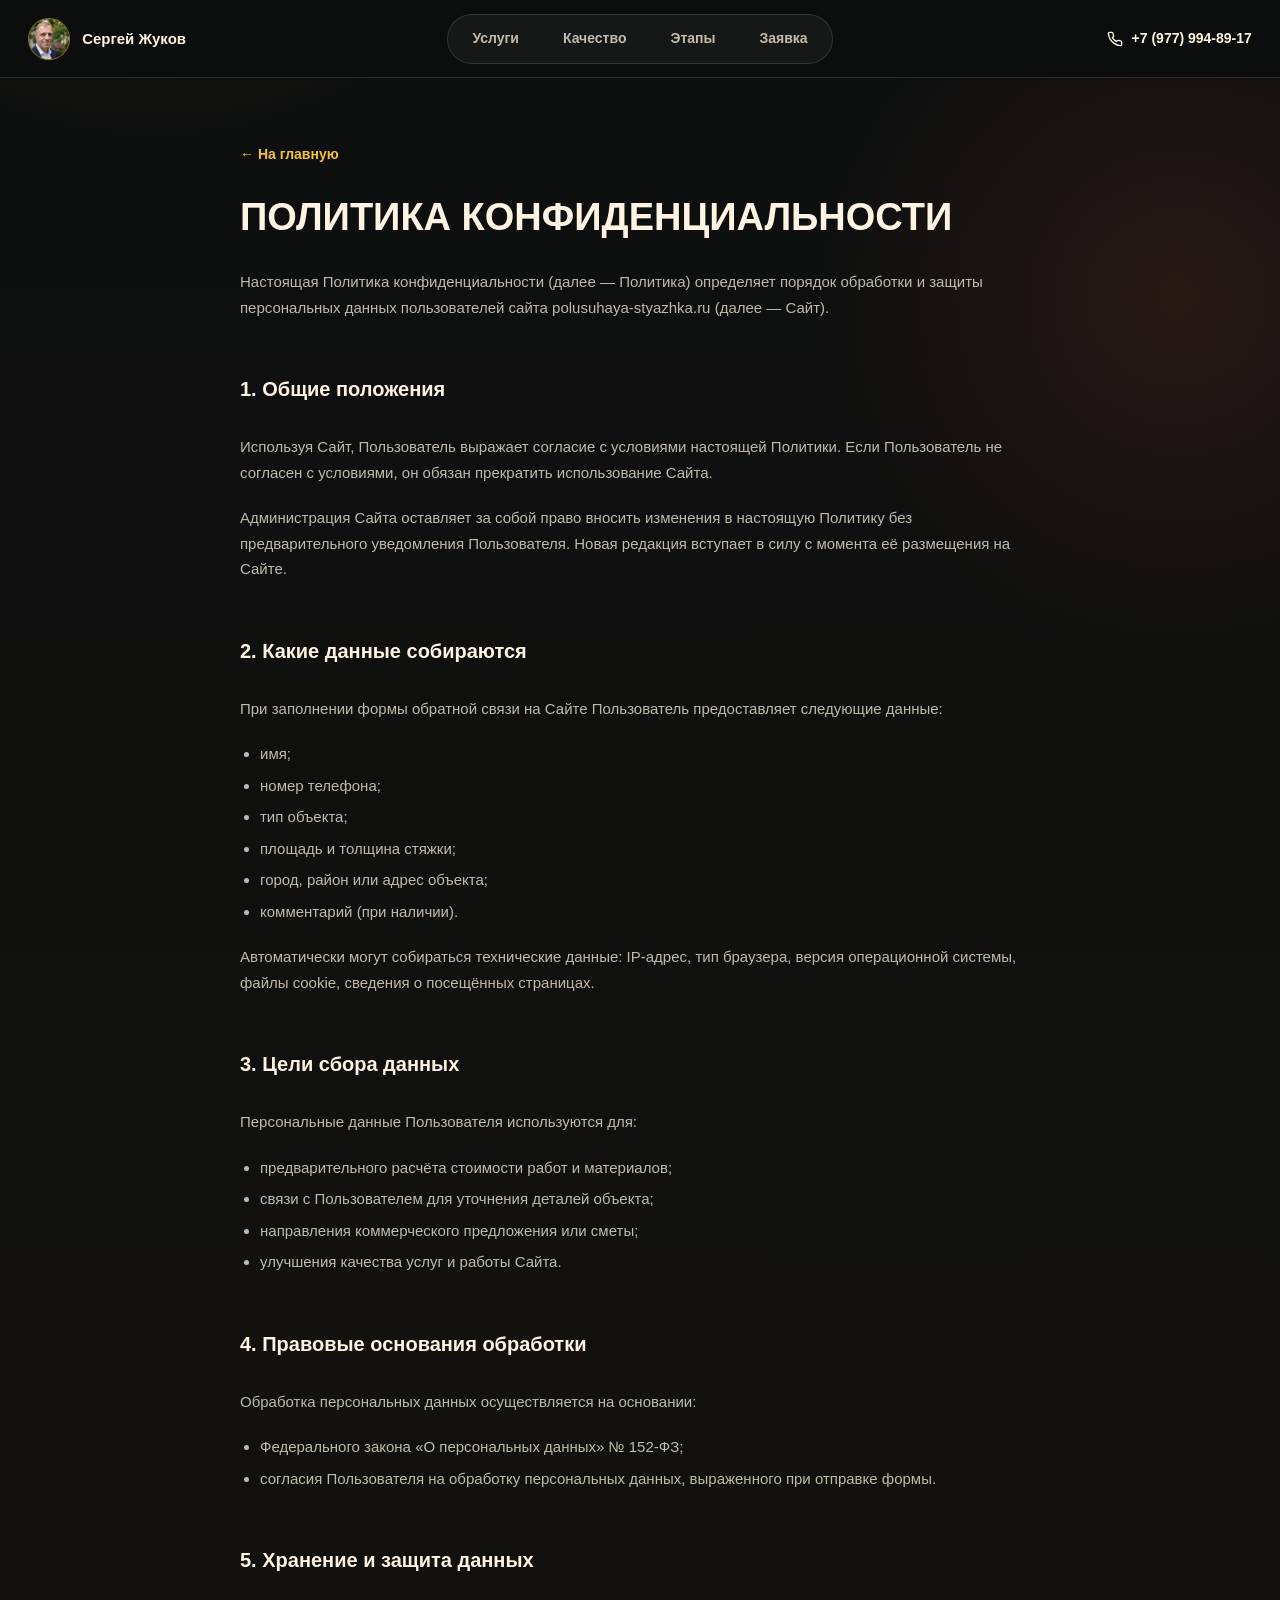
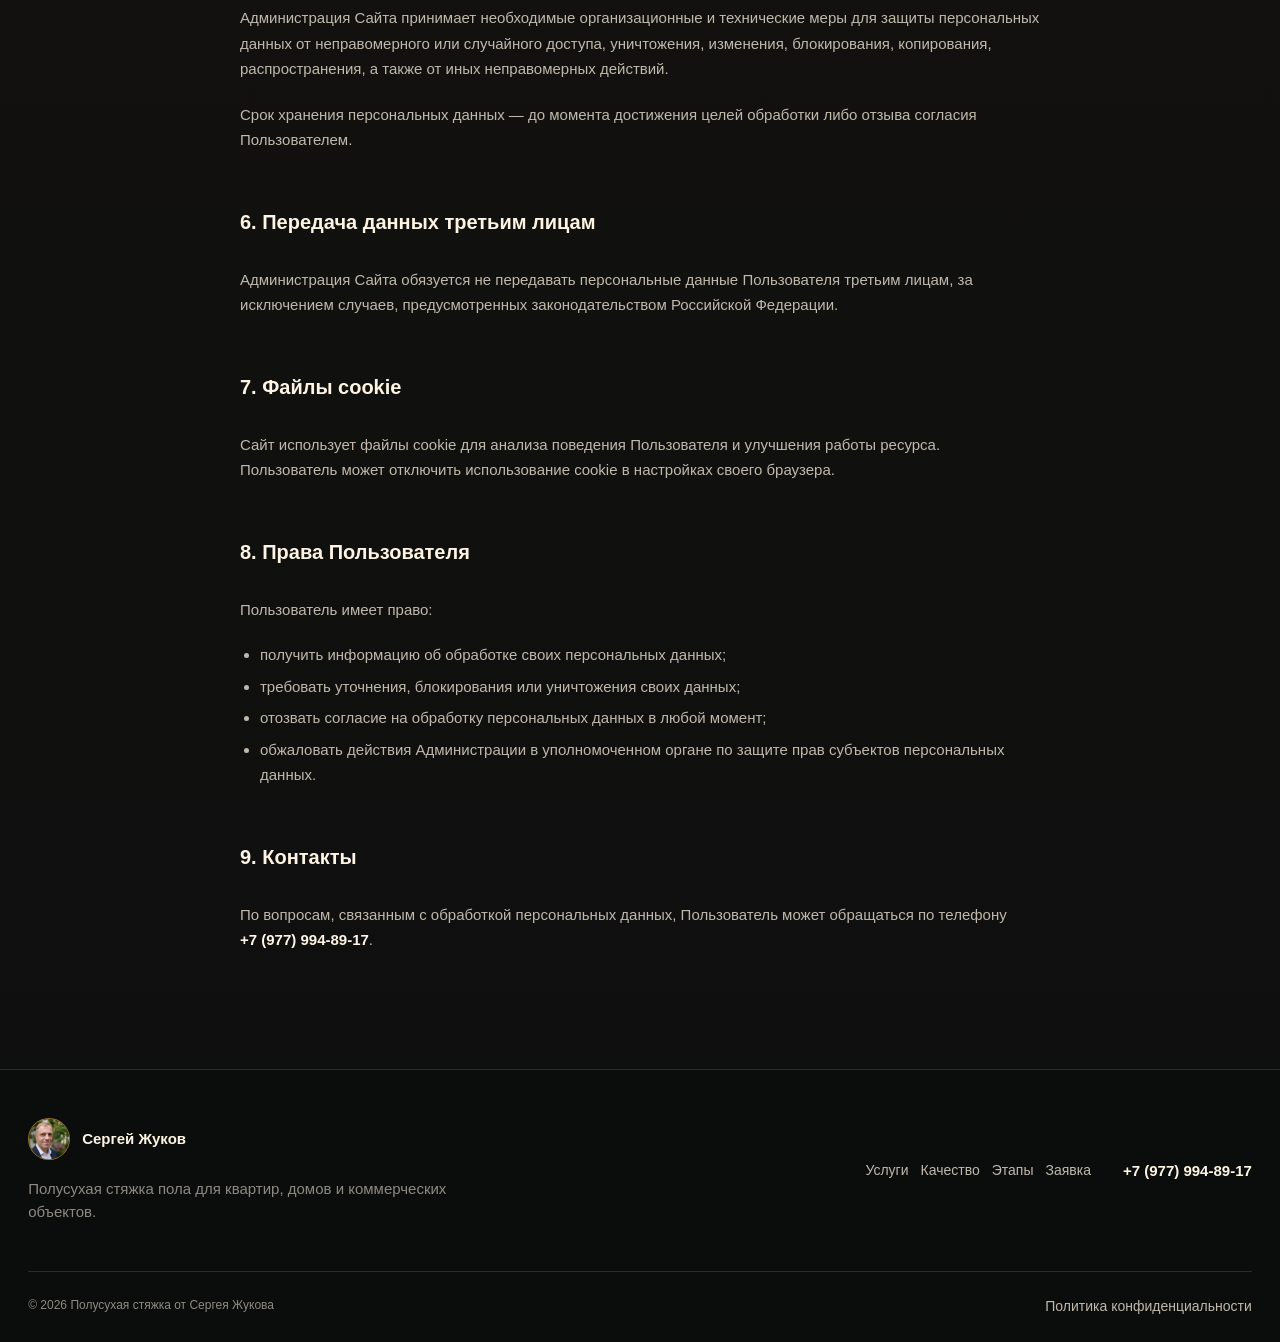
==== commit 427ca124: "Add static thank you pages" ====
--- a/privacy.html
+++ b/privacy.html
@@ -10,6 +10,12 @@
     .privacy {
       padding-block: calc(var(--header-height) + var(--sp-8)) var(--sp-10);
     }
+    .privacy-page .header {
+      background: rgba(13, 15, 15, 0.96);
+      border-bottom-color: var(--line);
+      backdrop-filter: blur(18px) saturate(1.2);
+      -webkit-backdrop-filter: blur(18px) saturate(1.2);
+    }
     .privacy__inner {
       max-width: 800px;
       margin: 0 auto;
@@ -17,8 +23,8 @@
     .privacy__title {
       margin: 0 0 var(--sp-6);
       font-family: var(--font-display);
-      font-size: clamp(28px, 5vw, 48px);
-      line-height: 0.98;
+      font-size: clamp(26px, 4vw, 38px);
+      line-height: 1.04;
       text-transform: uppercase;
       color: var(--color-concrete-100);
     }
@@ -60,20 +66,33 @@
     .privacy__back:hover {
       opacity: 0.7;
     }
+    @media (max-width: 768px) {
+      .privacy-page .header {
+        position: relative;
+      }
+      .privacy {
+        padding-block: var(--sp-7) var(--sp-9);
+      }
+      .privacy__title {
+        font-size: 30px;
+      }
+    }
   </style>
 </head>
-<body>
+<body class="privacy-page">
   <header class="header">
-    <a class="brand header__brand" href="/" aria-label="Полусухая стяжка от Сергея Жукова">
-      <span class="brand__mark">СЖ</span>
+    <a class="brand header__brand" href="index.html" aria-label="Полусухая стяжка от Сергея Жукова">
+      <span class="brand__mark" aria-hidden="true">
+        <img class="brand__photo" src="assets/img/sergey-zhukov-avatar.jpg" alt="">
+      </span>
       <span class="brand__text">Сергей Жуков</span>
     </a>
 
     <nav class="menu header__menu" aria-label="Основная навигация">
-      <a class="menu__link" href="/#services">Услуги</a>
-      <a class="menu__link" href="/#quality">Качество</a>
-      <a class="menu__link" href="/#process">Этапы</a>
-      <a class="menu__link" href="/#lead">Заявка</a>
+      <a class="menu__link" href="index.html#services">Услуги</a>
+      <a class="menu__link" href="index.html#quality">Качество</a>
+      <a class="menu__link" href="index.html#process">Этапы</a>
+      <a class="menu__link" href="index.html#lead">Заявка</a>
     </nav>
 
     <div class="header__actions">
@@ -81,14 +100,13 @@
         <svg class="header__phone-icon" viewBox="0 0 24 24" fill="none" stroke="currentColor" stroke-width="2" stroke-linecap="round" stroke-linejoin="round" aria-hidden="true"><path d="M22 16.92v3a2 2 0 0 1-2.18 2 19.79 19.79 0 0 1-8.63-3.07 19.5 19.5 0 0 1-6-6 19.79 19.79 0 0 1-3.07-8.67A2 2 0 0 1 4.11 2h3a2 2 0 0 1 2 1.72 12.84 12.84 0 0 0 .7 2.81 2 2 0 0 1-.45 2.11L8.09 9.91a16 16 0 0 0 6 6l1.27-1.27a2 2 0 0 1 2.11-.45 12.84 12.84 0 0 0 2.81.7A2 2 0 0 1 22 16.92z"/></svg>
         +7 (977) 994-89-17
       </a>
-      <a class="button button--outline button--small header__button" href="/#lead">Получить расчёт</a>
     </div>
   </header>
 
   <main>
     <section class="privacy">
       <div class="container privacy__inner">
-        <a class="privacy__back" href="/">← На главную</a>
+        <a class="privacy__back" href="index.html">← На главную</a>
         <h1 class="privacy__title">Политика конфиденциальности</h1>
         <div class="privacy__content">
           <p>Настоящая Политика конфиденциальности (далее — Политика) определяет порядок обработки и защиты персональных данных пользователей сайта polusuhaya-styazhka.ru (далее — Сайт).</p>
@@ -154,17 +172,19 @@
   <footer class="footer">
     <div class="container footer__inner">
       <div class="footer__brand">
-        <a class="brand brand--footer" href="/" aria-label="Наверх">
-          <span class="brand__mark">СЖ</span>
+        <a class="brand brand--footer" href="index.html" aria-label="На главную">
+          <span class="brand__mark" aria-hidden="true">
+            <img class="brand__photo" src="assets/img/sergey-zhukov-avatar.jpg" alt="">
+          </span>
           <span class="brand__text">Сергей Жуков</span>
         </a>
         <p class="footer__text">Полусухая стяжка пола для квартир, домов и коммерческих объектов.</p>
       </div>
       <nav class="footer__links" aria-label="Нижняя навигация">
-        <a class="footer__link" href="/#services">Услуги</a>
-        <a class="footer__link" href="/#quality">Качество</a>
-        <a class="footer__link" href="/#process">Этапы</a>
-        <a class="footer__link" href="/#lead">Заявка</a>
+        <a class="footer__link" href="index.html#services">Услуги</a>
+        <a class="footer__link" href="index.html#quality">Качество</a>
+        <a class="footer__link" href="index.html#process">Этапы</a>
+        <a class="footer__link" href="index.html#lead">Заявка</a>
       </nav>
       <div class="footer__contacts">
         <a class="footer__phone" href="tel:+79779948917">+7 (977) 994-89-17</a>
--- a/assets/css/styles.css
+++ b/assets/css/styles.css
@@ -45,19 +45,20 @@
   --type-hero-title: 132px;
   --type-hero-text: 19px;
   --type-metric-value: 46px;
-  --type-section-title: 82px;
+  --type-section-title: 74px;
   --type-section-lead: 18px;
-  --type-service-title: 54px;
+  --type-service-title: 48px;
   --type-service-text: 16px;
-  --type-quality-title: 68px;
+  --type-quality-title: 60px;
   --type-quality-text: 17px;
   --type-quality-card-title: 20px;
   --type-process-title: 28px;
   --type-stat-value: 66px;
-  --type-lead-title: 62px;
-
-  --container: 1440px;
-  --gutter: clamp(18px, 3vw, 54px);
+  --type-lead-title: 56px;
+  --type-quick-cta-title: 84px;
+
+  --container: 1520px;
+  --gutter: clamp(16px, 2.4vw, 42px);
   --header-height: 78px;
 
   --sp-1: 4px;
@@ -95,6 +96,7 @@
   scroll-behavior: smooth;
   text-size-adjust: 100%;
   -webkit-text-size-adjust: 100%;
+  overflow-x: clip;
 }
 
 body {
@@ -108,7 +110,7 @@
   font-family: var(--font-ui);
   font-size: var(--type-body);
   line-height: 1.55;
-  overflow-x: hidden;
+  overflow-x: clip;
 }
 
 body.page--preloading,
@@ -170,7 +172,7 @@
 }
 
 .preloader--done {
-  animation: preloader-hide 0.95s var(--ease-mech) forwards;
+  animation: preloader-hide 0.34s var(--ease-mech) forwards;
 }
 
 @keyframes preloader-hide {
@@ -184,44 +186,48 @@
 }
 
 .preloader__brand {
-  display: inline-flex;
-  gap: 0.03em;
+  display: inline-grid;
+  gap: 0.04em;
   overflow: hidden;
+  padding-block: 0.08em 0.14em;
+  margin-block: -0.08em -0.14em;
   color: var(--color-concrete-100);
   font-family: var(--font-display);
   font-size: var(--type-preloader-brand);
-  line-height: 0.9;
+  line-height: 0.98;
   letter-spacing: 0;
-  text-transform: uppercase;
+  text-transform: none;
   text-shadow: 0 20px 50px rgba(0, 0, 0, 0.28);
 }
 
-.preloader__brand span {
+.preloader__brand-line {
   display: inline-block;
+  padding-bottom: 0.08em;
+  margin-bottom: -0.08em;
   transform: translateY(110%);
-  animation: preloader-char 0.76s var(--ease-out) forwards;
-}
-
-.preloader__brand span:nth-child(1) { animation-delay: 0.04s; }
-.preloader__brand span:nth-child(2) { animation-delay: 0.09s; }
-.preloader__brand span:nth-child(3) { animation-delay: 0.14s; }
-.preloader__brand span:nth-child(4) { animation-delay: 0.19s; }
-.preloader__brand span:nth-child(5) { animation-delay: 0.24s; }
-.preloader__brand span:nth-child(6) { animation-delay: 0.29s; }
+  animation: preloader-char 0.48s var(--ease-out) forwards;
+}
+
+.preloader__brand-line--accent {
+  color: var(--color-gold-strong);
+}
+
+.preloader__brand-line:nth-child(1) { animation-delay: 0.04s; }
+.preloader__brand-line:nth-child(2) { animation-delay: 0.13s; }
 
 @keyframes preloader-char {
   to { transform: translateY(0); }
 }
 
 .preloader__caption {
-  margin-top: var(--sp-4);
+  margin-top: clamp(28px, 4.2vw, 58px);
   color: var(--fg-soft);
   font-family: var(--font-mono);
   font-size: 12px;
   letter-spacing: 0.2em;
   text-transform: uppercase;
   opacity: 0;
-  animation: preloader-caption 0.65s var(--ease-out) 0.45s forwards;
+  animation: preloader-caption 0.42s var(--ease-out) 0.3s forwards;
 }
 
 @keyframes preloader-caption {
@@ -254,69 +260,123 @@
   transition: width 80ms linear;
 }
 
-.preloader__hazard {
-  position: absolute;
-  bottom: 0;
-  left: 0;
-  width: var(--p, 0%);
-  height: 4px;
-  background: repeating-linear-gradient(-45deg, var(--color-gold) 0 10px, var(--color-black) 10px 20px);
-  transition: width 80ms linear;
-}
-
 .preloader__value {
   color: var(--color-concrete-100);
 }
 
 /* ============================================================
-   Shared motion / progress
+   Shared motion
    ============================================================ */
 
-.page-progress {
-  position: fixed;
-  top: 0;
-  left: 0;
-  z-index: 900;
-  width: var(--scroll, 0%);
-  height: 2px;
-  background: linear-gradient(90deg, var(--color-gold), var(--color-oxide));
-  box-shadow: 0 0 18px rgba(214, 164, 38, 0.62);
-  pointer-events: none;
-}
-
 .reveal {
+  --reveal-y: 28px;
+  --reveal-x: 0px;
+  --reveal-scale: 1;
+  --reveal-duration: var(--dur-lg);
+
   opacity: 0;
-  transform: translateY(28px);
-  transition: opacity var(--dur-lg) var(--ease-mech), transform var(--dur-lg) var(--ease-mech);
+  transform: translate3d(var(--reveal-x), var(--reveal-y), 0) scale(var(--reveal-scale));
+  transition:
+    opacity var(--reveal-duration) var(--ease-mech),
+    transform var(--reveal-duration) var(--ease-mech),
+    clip-path var(--reveal-duration) var(--ease-mech);
+  will-change: opacity, transform, clip-path;
 }
 
 .reveal--visible {
   opacity: 1;
+  transform: translate3d(0, 0, 0) scale(1);
+}
+
+.reveal[data-motion="soft"] {
+  --reveal-y: 18px;
+}
+
+.reveal[data-motion="rise-left"] {
+  --reveal-x: -36px;
+  --reveal-y: 24px;
+}
+
+.reveal[data-motion="rise-right"] {
+  --reveal-x: 36px;
+  --reveal-y: 24px;
+}
+
+.reveal[data-motion="scale"] {
+  --reveal-y: 22px;
+  --reveal-scale: 0.96;
+}
+
+.reveal[data-motion="wipe"] {
+  --reveal-x: -18px;
+  --reveal-y: 10px;
+  --reveal-duration: 0.7s;
+}
+
+.reveal--visible[data-motion="wipe"] {
+  opacity: 1;
+  transform: translate3d(0, 0, 0);
+}
+
+.reveal[data-delay="1"] { transition-delay: 100ms; }
+.reveal[data-delay="2"] { transition-delay: 220ms; }
+.reveal[data-delay="3"] { transition-delay: 360ms; }
+.reveal[data-delay="4"] { transition-delay: 520ms; }
+.reveal[data-delay="5"] { transition-delay: 700ms; }
+.reveal[data-delay="6"] { transition-delay: 900ms; }
+
+/* Process cards: staggered cascade. */
+.process-card.reveal {
+  transition-duration: 0.7s;
+  transform: translateY(50px);
+}
+
+.process-card:nth-child(1).reveal { transition-delay: 0ms; }
+.process-card:nth-child(2).reveal { transition-delay: 150ms; }
+.process-card:nth-child(3).reveal { transition-delay: 300ms; }
+.process-card:nth-child(4).reveal { transition-delay: 450ms; }
+
+.process-card.reveal--visible {
   transform: translateY(0);
 }
 
-.reveal[data-delay="1"] { transition-delay: 80ms; }
-.reveal[data-delay="2"] { transition-delay: 160ms; }
-.reveal[data-delay="3"] { transition-delay: 240ms; }
-.reveal[data-delay="4"] { transition-delay: 320ms; }
+/* Quality cards: subtle scale-up reveal. */
+.quality-card.reveal {
+  transition-duration: 0.6s;
+}
+
+/* Stat cards: smooth fade up. */
+.stat-card.reveal {
+  transition-duration: 0.6s;
+}
 
 .word-reveal__line {
   display: block;
   overflow: hidden;
+  clip-path: inset(0 100% 0 0);
   line-height: 1.06;
   padding-bottom: 0.025em;
+  will-change: clip-path;
 }
 
 .word-reveal__word {
   display: inline-block;
-  transform: translateY(112%);
+  opacity: 0.16;
+  filter: blur(4px);
+  transform: translateY(118%) skewY(3deg);
   will-change: transform;
 }
 
+.word-reveal--visible .word-reveal__line {
+  animation: word-mask 1.1s var(--ease-mech) forwards;
+}
+
 .word-reveal--visible .word-reveal__word {
-  animation: word-rise 0.92s var(--ease-mech) forwards;
-}
-
+  animation: word-rise 1s var(--ease-mech) forwards;
+}
+
+.word-reveal--visible .word-reveal__line:nth-child(2) { animation-delay: 110ms; }
+.word-reveal--visible .word-reveal__line:nth-child(3) { animation-delay: 220ms; }
 .word-reveal--visible .word-reveal__line:nth-child(2) .word-reveal__word { animation-delay: 90ms; }
 .word-reveal--visible .word-reveal__line:nth-child(3) .word-reveal__word { animation-delay: 180ms; }
 
@@ -324,8 +384,16 @@
   color: var(--color-gold-strong);
 }
 
+@keyframes word-mask {
+  to { clip-path: inset(0 0 0 0); }
+}
+
 @keyframes word-rise {
-  to { transform: translateY(0); }
+  to {
+    opacity: 1;
+    filter: blur(0);
+    transform: translateY(0) skewY(0);
+  }
 }
 
 /* ============================================================
@@ -507,6 +575,18 @@
   font-size: 14px;
 }
 
+.button--disabled,
+.button--disabled:hover {
+  border-color: rgba(255, 244, 227, 0.12);
+  background: rgba(255, 244, 227, 0.035);
+  color: var(--fg-soft);
+  cursor: default;
+  opacity: 0.58;
+  pointer-events: none;
+  transform: none;
+  box-shadow: none;
+}
+
 .button--large {
   min-height: 58px;
   padding-inline: 30px;
@@ -612,6 +692,30 @@
   font-weight: 500;
 }
 
+.mobile-menu__link,
+.mobile-menu__phone,
+.mobile-menu__button {
+  opacity: 0;
+  transform: translateY(16px);
+  transition:
+    opacity 0.48s var(--ease-mech),
+    transform 0.48s var(--ease-mech);
+}
+
+.mobile-menu--open .mobile-menu__link,
+.mobile-menu--open .mobile-menu__phone,
+.mobile-menu--open .mobile-menu__button {
+  opacity: 1;
+  transform: translateY(0);
+}
+
+.mobile-menu--open .mobile-menu__link:nth-child(1) { transition-delay: 90ms; }
+.mobile-menu--open .mobile-menu__link:nth-child(2) { transition-delay: 140ms; }
+.mobile-menu--open .mobile-menu__link:nth-child(3) { transition-delay: 190ms; }
+.mobile-menu--open .mobile-menu__link:nth-child(4) { transition-delay: 240ms; }
+.mobile-menu--open .mobile-menu__phone { transition-delay: 300ms; }
+.mobile-menu--open .mobile-menu__button { transition-delay: 360ms; }
+
 .mobile-menu__contacts {
   display: grid;
   gap: var(--sp-4);
@@ -644,17 +748,29 @@
 
 .hero__media {
   min-height: calc(100% + 120px);
+  overflow: hidden;
   will-change: transform;
 }
 
 .hero__image {
   width: 100%;
   height: 100%;
-  background-image: url('https://images.unsplash.com/photo-1541888946425-d81bb19240f5?w=2400&q=80&auto=format&fit=crop');
+  background-image: url("../img/hero-construction-site.jpg");
   background-position: center;
   background-size: cover;
   filter: saturate(0.72) contrast(1.05) brightness(0.6);
   transform: scale(1.04);
+}
+
+body:not(.page--preloading) .hero__image {
+  animation: hero-media-reveal 1.7s var(--ease-mech) both;
+}
+
+@keyframes hero-media-reveal {
+  from {
+    filter: saturate(0.52) contrast(1.12) brightness(0.42);
+    transform: scale(1.1);
+  }
 }
 
 .hero__overlay {
@@ -913,6 +1029,7 @@
 
 .section {
   position: relative;
+  scroll-margin-top: calc(var(--header-height) + 14px);
   padding-block: var(--sp-10);
 }
 
@@ -970,7 +1087,8 @@
 
 .services {
   position: relative;
-  min-height: 320svh;
+  scroll-margin-top: 0;
+  min-height: var(--services-scroll-height, 240svh);
   background:
     radial-gradient(circle at 80% 22%, rgba(214, 164, 38, 0.16), transparent 28vw),
     linear-gradient(180deg, rgba(255, 244, 227, 0.03), transparent 35%),
@@ -1011,6 +1129,49 @@
 .services__copy {
   position: relative;
   z-index: 2;
+  min-width: 0;
+}
+
+.services__copy .section__num,
+.services__copy .section__title,
+.services__copy .section__lead,
+.services__benefits {
+  pointer-events: none;
+}
+
+@media (min-width: 1281px) {
+  .services__copy .section__title {
+    max-width: none;
+    font-size: clamp(54px, 3.45vw, 62px);
+  }
+}
+
+.services__benefits {
+  display: grid;
+  gap: var(--sp-3);
+  max-width: 760px;
+  margin: 0;
+  padding: 0;
+  list-style: none;
+}
+
+.services__benefit {
+  position: relative;
+  padding-left: 28px;
+  color: var(--fg-muted);
+  font-size: var(--type-section-lead);
+  line-height: 1.5;
+}
+
+.services__benefit::before {
+  content: "";
+  position: absolute;
+  top: 0.58em;
+  left: 0;
+  width: 10px;
+  height: 10px;
+  background: var(--color-gold);
+  transform: rotate(45deg);
 }
 
 .services-nav {
@@ -1039,6 +1200,7 @@
   background: linear-gradient(var(--color-gold), var(--color-oxide));
   transform: scaleY(var(--services-progress, 0));
   transform-origin: top;
+  transition: transform 0.36s var(--ease-out);
 }
 
 .services-nav__item {
@@ -1074,7 +1236,8 @@
 
 .services__visual {
   position: relative;
-  min-height: min(640px, calc(100svh - var(--header-height) - 70px));
+  min-width: 0;
+  min-height: min(660px, calc(100svh - var(--header-height) - 56px));
 }
 
 .services__ring {
@@ -1123,8 +1286,8 @@
   overflow: hidden;
   opacity: 0;
   pointer-events: none;
-  transform: translate3d(0, 58px, 0) scale(0.95) perspective(1100px) rotateX(var(--rx, 0deg)) rotateY(var(--ry, 0deg));
-  transition: opacity 0.56s var(--ease-mech), transform 0.76s var(--ease-mech), border-color var(--dur-sm) var(--ease-out);
+  transform: translate3d(0, 44px, 0) scale(0.97) perspective(1100px) rotateX(var(--rx, 0deg)) rotateY(var(--ry, 0deg));
+  transition: opacity 0.64s var(--ease-mech), transform 0.84s var(--ease-mech), border-color var(--dur-sm) var(--ease-out);
   will-change: opacity, transform;
 }
 
@@ -1135,7 +1298,7 @@
 }
 
 .service-card--before {
-  transform: translate3d(0, -58px, 0) scale(0.97) perspective(1100px) rotateX(var(--rx, 0deg)) rotateY(var(--ry, 0deg));
+  transform: translate3d(0, -44px, 0) scale(0.98) perspective(1100px) rotateX(var(--rx, 0deg)) rotateY(var(--ry, 0deg));
 }
 
 .service-card::before {
@@ -1174,41 +1337,6 @@
     radial-gradient(circle at var(--mx, 74%) var(--my, 16%), rgba(185, 74, 50, 0.22), transparent 28%),
     linear-gradient(145deg, rgba(255, 244, 227, 0.06), rgba(185, 74, 50, 0.08)),
     rgba(29, 32, 31, 0.9);
-}
-
-.service-card__top {
-  display: flex;
-  align-items: center;
-  justify-content: space-between;
-  gap: var(--sp-3);
-  margin-bottom: var(--sp-5);
-}
-
-.service-card__num {
-  color: var(--fg-soft);
-  font-family: var(--font-mono);
-  font-size: 12px;
-  letter-spacing: 0.16em;
-}
-
-.service-card__badge {
-  display: inline-flex;
-  align-items: center;
-  min-height: 30px;
-  padding-inline: 12px;
-  border: 1px solid rgba(214, 164, 38, 0.4);
-  border-radius: var(--radius-pill);
-  color: var(--color-gold-strong);
-  font-family: var(--font-mono);
-  font-size: 11px;
-  letter-spacing: 0.07em;
-  text-transform: uppercase;
-  white-space: nowrap;
-}
-
-.service-card__badge--warning {
-  border-color: rgba(185, 74, 50, 0.58);
-  color: #ff9d84;
 }
 
 .service-card__icon {
@@ -1250,6 +1378,11 @@
   line-height: 1.64;
 }
 
+.service-card__text strong {
+  color: var(--color-concrete-100);
+  font-weight: 900;
+}
+
 .service-card__list {
   display: grid;
   gap: var(--sp-3);
@@ -1285,6 +1418,257 @@
 }
 
 /* ============================================================
+   Quick CTA
+   ============================================================ */
+
+.quick-cta {
+  --quick-cta-bg-y: 0px;
+  position: relative;
+  display: grid;
+  align-items: center;
+  min-height: min(760px, calc(100svh - var(--header-height)));
+  overflow: hidden;
+  background: var(--color-graphite-950);
+  isolation: isolate;
+}
+
+.quick-cta__media,
+.quick-cta__shade,
+.quick-cta__grid,
+.quick-cta__grain {
+  position: absolute;
+  inset: 0;
+}
+
+.quick-cta__media {
+  inset-block: -70px;
+  z-index: -4;
+  overflow: hidden;
+  transform: translate3d(0, var(--quick-cta-bg-y), 0);
+  will-change: transform;
+}
+
+.quick-cta__image {
+  width: 100%;
+  height: 100%;
+  object-fit: cover;
+  object-position: center;
+  filter: saturate(0.82) contrast(1.08) brightness(0.58);
+  transform: scale(1.08);
+}
+
+.quick-cta__shade {
+  z-index: -3;
+  background:
+    radial-gradient(circle at 84% 54%, rgba(214, 164, 38, 0.2), transparent 24vw),
+    linear-gradient(90deg, rgba(13, 15, 15, 0.96) 0%, rgba(13, 15, 15, 0.72) 43%, rgba(13, 15, 15, 0.36) 100%),
+    linear-gradient(180deg, rgba(13, 15, 15, 0.36) 0%, rgba(13, 15, 15, 0.88) 100%);
+}
+
+.quick-cta__grid {
+  z-index: -2;
+  opacity: 0.18;
+  background-image:
+    linear-gradient(rgba(255, 244, 227, 0.12) 1px, transparent 1px),
+    linear-gradient(90deg, rgba(255, 244, 227, 0.12) 1px, transparent 1px);
+  background-size: 76px 76px;
+  mask-image: linear-gradient(180deg, transparent, #000 16%, #000 82%, transparent);
+}
+
+.quick-cta__grain {
+  z-index: -1;
+  opacity: 0.12;
+  mix-blend-mode: overlay;
+  background-image: url("data:image/svg+xml;utf8,<svg xmlns='http://www.w3.org/2000/svg' width='220' height='220'><filter id='n'><feTurbulence baseFrequency='0.78' numOctaves='2' stitchTiles='stitch'/></filter><rect width='100%25' height='100%25' filter='url(%23n)' opacity='0.65'/></svg>");
+}
+
+.quick-cta::after {
+  content: "";
+  position: absolute;
+  inset: auto 0 0;
+  height: 4px;
+  background: linear-gradient(90deg, var(--color-gold), var(--color-oxide));
+  z-index: 1;
+}
+
+.quick-cta__inner {
+  position: relative;
+  z-index: 2;
+  display: grid;
+  grid-template-columns: minmax(0, 1.05fr) minmax(380px, 0.62fr);
+  gap: clamp(38px, 6vw, 96px);
+  align-items: center;
+  padding-block: clamp(70px, 9vw, 120px);
+}
+
+.quick-cta__copy {
+  max-width: 760px;
+}
+
+.quick-cta__label {
+  color: var(--color-gold);
+  font-family: var(--font-mono);
+  font-size: 12px;
+  letter-spacing: 0.16em;
+  text-transform: uppercase;
+}
+
+.quick-cta__title {
+  margin: var(--sp-5) 0 0;
+  color: var(--color-concrete-100);
+  font-family: var(--font-display);
+  font-size: var(--type-quick-cta-title);
+  line-height: 0.98;
+  letter-spacing: 0;
+  text-transform: uppercase;
+  text-wrap: balance;
+}
+
+.quick-cta__accent-line {
+  margin-block: -0.1em;
+  padding-block: 0.1em;
+  overflow: visible;
+  clip-path: none;
+}
+
+.quick-cta__title.word-reveal--visible .quick-cta__accent-line {
+  animation: none;
+  clip-path: none;
+}
+
+.quick-cta__accent-word {
+  position: relative;
+  z-index: 0;
+  overflow: visible;
+}
+
+.quick-cta__accent-word::before {
+  content: "";
+  position: absolute;
+  inset: -0.18em -0.12em -0.08em;
+  z-index: -1;
+  border-radius: 999px;
+  background:
+    radial-gradient(ellipse at center,
+      rgba(244, 195, 62, 0.22) 0%,
+      rgba(244, 195, 62, 0.1) 46%,
+      rgba(244, 195, 62, 0) 78%);
+  filter: blur(24px);
+  pointer-events: none;
+}
+
+.quick-cta__title .word-reveal__word--accent {
+  color: var(--color-gold-strong);
+  text-shadow:
+    0 0 30px rgba(244, 195, 62, 0.26),
+    0 22px 68px rgba(244, 195, 62, 0.24);
+  filter: drop-shadow(0 14px 34px rgba(244, 195, 62, 0.18));
+}
+
+.quick-cta__title:not(.word-reveal--visible) .quick-cta__accent-word {
+  opacity: 0;
+}
+
+.quick-cta__text {
+  max-width: 650px;
+  margin: var(--sp-5) 0 0;
+  color: var(--fg-muted);
+  font-size: 18px;
+  line-height: 1.62;
+}
+
+.quick-cta__links {
+  display: flex;
+  flex-wrap: wrap;
+  gap: var(--sp-3);
+  margin-top: var(--sp-5);
+}
+
+.quick-cta__form-card {
+  border: 1px solid rgba(255, 244, 227, 0.22);
+  border-radius: var(--radius-xs);
+  padding: clamp(24px, 3vw, 42px);
+  background:
+    linear-gradient(145deg, rgba(255, 244, 227, 0.07), rgba(255, 244, 227, 0.018)),
+    rgba(17, 19, 19, 0.74);
+  box-shadow: 0 30px 80px rgba(0, 0, 0, 0.46);
+  backdrop-filter: blur(13px);
+}
+
+.quick-cta__form-title {
+  margin: 0;
+  color: var(--color-concrete-100);
+  font-family: var(--font-display);
+  font-size: clamp(28px, 2.5vw, 42px);
+  line-height: 1.02;
+  letter-spacing: 0;
+}
+
+.quick-cta__form-text {
+  margin: var(--sp-3) 0 var(--sp-5);
+  color: var(--fg-muted);
+  line-height: 1.55;
+}
+
+.quick-form {
+  display: grid;
+  gap: var(--sp-3);
+}
+
+.quick-form .field {
+  position: relative;
+  gap: 0;
+}
+
+.quick-form .field__label {
+  position: absolute;
+  width: 1px;
+  height: 1px;
+  overflow: hidden;
+  clip-path: inset(50%);
+  white-space: nowrap;
+}
+
+.quick-form .field__control {
+  min-height: 50px;
+  background: rgba(13, 15, 15, 0.54);
+}
+
+.quick-form__comment {
+  min-height: 82px;
+}
+
+.quick-form__footer {
+  display: grid;
+  gap: var(--sp-4);
+  margin-top: var(--sp-2);
+}
+
+.quick-form__button {
+  width: 100%;
+}
+
+.quick-form__success {
+  margin-top: var(--sp-4);
+}
+
+@media (min-width: 1025px) {
+  .quick-cta__inner {
+    grid-template-columns: minmax(420px, 640px) minmax(380px, 500px);
+    justify-content: center;
+  }
+
+  .quick-cta__copy,
+  .quick-cta__form-card {
+    justify-self: center;
+  }
+
+  .quick-cta__form-card {
+    width: min(100%, 500px);
+  }
+}
+
+/* ============================================================
    Quality / parallax illustration
    ============================================================ */
 
@@ -1300,6 +1684,7 @@
 .quality__visual {
   position: relative;
   min-width: 0;
+  overflow: hidden;
 }
 
 .quality__art {
@@ -1320,61 +1705,68 @@
 .quality__inner {
   position: relative;
   z-index: 1;
-  display: grid;
-  grid-template-columns: minmax(320px, 0.9fr) minmax(0, 1.1fr);
-  gap: var(--sp-8);
-  align-items: center;
-}
-
-.quality__panel {
-  padding: clamp(28px, 4vw, 56px);
-  border: 1px solid var(--line);
-  background: rgba(13, 15, 15, 0.74);
-  box-shadow: var(--shadow-soft);
-  backdrop-filter: blur(18px);
-  -webkit-backdrop-filter: blur(18px);
-}
-
-.quality__title {
-  margin: var(--sp-4) 0 0;
-  color: var(--color-concrete-100);
-  font-family: var(--font-display);
-  font-size: var(--type-quality-title);
-  line-height: 1;
-  letter-spacing: 0;
-  text-transform: uppercase;
-  text-wrap: balance;
-}
-
-.quality__text {
-  margin: var(--sp-5) 0 var(--sp-6);
-  color: var(--fg-muted);
-  font-size: var(--type-quality-text);
-  line-height: 1.65;
 }
 
 .quality__cards {
+  --quality-card-line: rgba(255, 244, 227, 0.15);
+
   position: relative;
   z-index: 1;
   display: grid;
   grid-template-columns: repeat(2, minmax(0, 1fr));
-  gap: 1px;
+  overflow: hidden;
   border: 1px solid var(--line);
-  background: var(--line);
+  background:
+    linear-gradient(rgba(13, 15, 15, 0.58), rgba(13, 15, 15, 0.58)),
+    url("../img/quality-cards-bg.jpg") center / cover no-repeat;
 }
 
 .quality-card {
   min-height: 250px;
   padding: clamp(24px, 3vw, 38px);
-  background: rgba(29, 32, 31, 0.58);
+  border-right: 1px solid var(--quality-card-line);
+  border-bottom: 1px solid var(--quality-card-line);
+  background: rgba(29, 32, 31, 0.66);
   backdrop-filter: blur(4px);
   -webkit-backdrop-filter: blur(4px);
-  transition: transform var(--dur-sm) var(--ease-out), background var(--dur-sm) var(--ease-out);
-}
-
-.quality-card:hover {
-  transform: translateY(-4px);
-  background: rgba(36, 40, 38, 0.66);
+  transition: opacity var(--dur-lg) var(--ease-mech), transform var(--dur-lg) var(--ease-mech);
+}
+
+.quality-card.reveal .quality-card__icon,
+.quality-card.reveal .quality-card__title,
+.quality-card.reveal .quality-card__text {
+  opacity: 0;
+  transform: translateY(14px);
+  transition:
+    opacity 0.58s var(--ease-mech),
+    transform 0.58s var(--ease-mech);
+}
+
+.quality-card.reveal .quality-card__icon {
+  transform: translateY(12px) scale(0.86);
+}
+
+.quality-card.reveal--visible .quality-card__icon,
+.quality-card.reveal--visible .quality-card__title,
+.quality-card.reveal--visible .quality-card__text {
+  opacity: 1;
+  transform: translateY(0) scale(1);
+}
+
+.quality-card.reveal--visible .quality-card__title {
+  transition-delay: 110ms;
+}
+
+.quality-card.reveal--visible .quality-card__text {
+  transition-delay: 180ms;
+}
+
+.quality-card:nth-child(2n) {
+  border-right: 0;
+}
+
+.quality-card:nth-last-child(-n + 2) {
+  border-bottom: 0;
 }
 
 .quality-card__icon {
@@ -1382,15 +1774,17 @@
   place-items: center;
   width: 52px;
   height: 52px;
-  border: 1px solid rgba(214, 164, 38, 0.34);
+  border: 1px solid rgba(244, 195, 62, 0.48);
   border-radius: 18px;
   color: var(--color-gold-strong);
-  background: rgba(214, 164, 38, 0.08);
+  background:
+    linear-gradient(135deg, rgba(244, 195, 62, 0.16), rgba(214, 164, 38, 0.06));
+  box-shadow: inset 0 0 22px rgba(244, 195, 62, 0.06);
 }
 
 .quality-card__icon svg {
-  width: 26px;
-  height: 26px;
+  width: 28px;
+  height: 28px;
 }
 
 .quality-card__title {
@@ -1499,12 +1893,14 @@
 
 .stats-grid {
   display: grid;
-  grid-template-columns: repeat(4, minmax(0, 1fr));
+  grid-template-columns: repeat(3, minmax(0, 1fr));
   border: 1px solid var(--line);
   background: rgba(13, 15, 15, 0.52);
 }
 
 .stat-card {
+  position: relative;
+  overflow: hidden;
   min-height: 190px;
   padding: var(--sp-6);
   border-right: 1px solid var(--line);
@@ -1617,6 +2013,16 @@
   background: rgba(214, 164, 38, 0.09);
 }
 
+.contact-link--disabled,
+.contact-link--disabled:hover {
+  border-color: rgba(255, 244, 227, 0.1);
+  background: rgba(255, 244, 227, 0.025);
+  cursor: default;
+  opacity: 0.62;
+  pointer-events: none;
+  transform: none;
+}
+
 .contact-link__icon {
   display: grid;
   place-items: center;
@@ -1670,6 +2076,30 @@
   display: grid;
   gap: 8px;
 }
+
+.contact-form.reveal .field,
+.contact-form.reveal .contact-form__footer {
+  opacity: 0;
+  transform: translateY(14px);
+  transition:
+    opacity 0.52s var(--ease-mech),
+    transform 0.52s var(--ease-mech);
+}
+
+.contact-form.reveal--visible .field,
+.contact-form.reveal--visible .contact-form__footer {
+  opacity: 1;
+  transform: translateY(0);
+}
+
+.contact-form.reveal--visible .field:nth-child(1) { transition-delay: 110ms; }
+.contact-form.reveal--visible .field:nth-child(2) { transition-delay: 150ms; }
+.contact-form.reveal--visible .field:nth-child(3) { transition-delay: 190ms; }
+.contact-form.reveal--visible .field:nth-child(4) { transition-delay: 230ms; }
+.contact-form.reveal--visible .field:nth-child(5) { transition-delay: 270ms; }
+.contact-form.reveal--visible .field:nth-child(6) { transition-delay: 310ms; }
+.contact-form.reveal--visible .field:nth-child(7) { transition-delay: 350ms; }
+.contact-form.reveal--visible .contact-form__footer { transition-delay: 410ms; }
 
 .field--wide {
   grid-column: 1 / -1;
@@ -1693,6 +2123,57 @@
   transition: border-color var(--dur-sm) var(--ease-out), background var(--dur-sm) var(--ease-out), box-shadow var(--dur-sm) var(--ease-out);
 }
 
+.field__select {
+  position: relative;
+  display: block;
+}
+
+.field__select::after {
+  content: "";
+  position: absolute;
+  top: 50%;
+  right: 20px;
+  width: 9px;
+  height: 9px;
+  border-right: 2px solid currentColor;
+  border-bottom: 2px solid currentColor;
+  color: var(--color-concrete-100);
+  pointer-events: none;
+  transform: translateY(-65%) rotate(45deg);
+  transition: color var(--dur-sm) var(--ease-out), transform var(--dur-sm) var(--ease-out);
+}
+
+.field__select:hover::after {
+  color: var(--color-gold-strong);
+  transform: translateY(-45%) rotate(45deg);
+}
+
+.field__control--select {
+  appearance: none;
+  padding-right: 56px;
+  cursor: pointer;
+}
+
+.field__control--select::-ms-expand {
+  display: none;
+}
+
+.field__control--select option {
+  background: var(--color-graphite-950);
+  color: var(--color-concrete-100);
+}
+
+input.field__control[type="number"] {
+  appearance: textfield;
+  -moz-appearance: textfield;
+}
+
+input.field__control[type="number"]::-webkit-outer-spin-button,
+input.field__control[type="number"]::-webkit-inner-spin-button {
+  margin: 0;
+  -webkit-appearance: none;
+}
+
 .field__control::placeholder {
   color: rgba(255, 244, 227, 0.34);
 }
@@ -1702,6 +2183,38 @@
   background: rgba(13, 15, 15, 0.86);
   box-shadow: 0 0 0 4px rgba(214, 164, 38, 0.12);
   outline: 0;
+}
+
+.field__control--select:focus {
+  border-color: var(--line);
+  background: rgba(13, 15, 15, 0.6);
+  box-shadow: none;
+  outline: 0;
+}
+
+.field__control--select:focus-visible {
+  border-color: var(--line);
+  background: rgba(13, 15, 15, 0.6);
+  box-shadow: none;
+  outline: 0;
+}
+
+.field--invalid .field__label {
+  color: var(--color-oxide-soft);
+}
+
+.field--invalid .field__control,
+.field--invalid .field__control:focus,
+.field--invalid .field__control--select:focus,
+.field--invalid .field__control--select:focus-visible {
+  border-color: rgba(185, 74, 50, 0.78);
+  background: rgba(185, 74, 50, 0.08);
+  box-shadow: 0 0 0 4px rgba(185, 74, 50, 0.12);
+  outline: 0;
+}
+
+.field--invalid .field__select::after {
+  color: var(--color-oxide-soft);
 }
 
 .field__control--textarea {
@@ -1719,10 +2232,79 @@
 }
 
 .contact-form__consent {
-  max-width: 430px;
+  position: relative;
+  display: grid;
+  grid-template-columns: 26px minmax(0, 1fr);
+  gap: 12px;
+  align-items: center;
+  max-width: 360px;
   margin: 0;
   color: var(--fg-soft);
   font-size: 13px;
+  line-height: 1.42;
+  cursor: pointer;
+}
+
+.contact-form__consent-input {
+  position: absolute;
+  width: 1px;
+  height: 1px;
+  margin: -1px;
+  opacity: 0;
+}
+
+.contact-form__consent-box {
+  display: grid;
+  place-items: center;
+  width: 26px;
+  height: 26px;
+  border: 1px solid rgba(244, 195, 62, 0.44);
+  color: var(--color-graphite-950);
+  background: rgba(13, 15, 15, 0.7);
+  transition:
+    border-color var(--dur-sm) var(--ease-out),
+    background var(--dur-sm) var(--ease-out),
+    box-shadow var(--dur-sm) var(--ease-out);
+}
+
+.contact-form__consent-box svg {
+  width: 15px;
+  height: 15px;
+  opacity: 0;
+  transform: scale(0.72);
+  transition: opacity var(--dur-sm) var(--ease-out), transform var(--dur-sm) var(--ease-out);
+}
+
+.contact-form__consent-input:checked + .contact-form__consent-box {
+  border-color: var(--color-gold-strong);
+  background: var(--color-gold-strong);
+  box-shadow: 0 0 0 4px rgba(244, 195, 62, 0.12);
+}
+
+.contact-form__consent-input:checked + .contact-form__consent-box svg {
+  opacity: 1;
+  transform: scale(1);
+}
+
+.contact-form__consent-input:focus-visible + .contact-form__consent-box {
+  border-color: var(--color-gold-strong);
+  box-shadow: 0 0 0 4px rgba(214, 164, 38, 0.18);
+}
+
+.contact-form__consent--invalid .contact-form__consent-box {
+  border-color: var(--color-oxide);
+  box-shadow: 0 0 0 4px rgba(185, 74, 50, 0.16);
+}
+
+.contact-form__consent-link {
+  color: var(--color-gold-strong);
+  text-decoration: underline;
+  text-decoration-thickness: 1px;
+  text-underline-offset: 3px;
+}
+
+.contact-form__consent-link:hover {
+  color: var(--color-gold);
 }
 
 .contact-form__success {
@@ -1752,6 +2334,82 @@
 }
 
 /* ============================================================
+   Thank you pages
+   ============================================================ */
+
+.thanks {
+  position: relative;
+  display: grid;
+  min-height: 100svh;
+  padding-block: var(--sp-8);
+  overflow: hidden;
+}
+
+.thanks::before,
+.thanks::after {
+  content: "";
+  position: absolute;
+  pointer-events: none;
+}
+
+.thanks::before {
+  inset: 0;
+  background:
+    radial-gradient(circle at 18% 28%, rgba(214, 164, 38, 0.16), transparent 28vw),
+    radial-gradient(circle at 82% 64%, rgba(185, 74, 50, 0.12), transparent 24vw);
+}
+
+.thanks::after {
+  inset: 0;
+  opacity: 0.18;
+  background-image:
+    linear-gradient(rgba(255, 244, 227, 0.08) 1px, transparent 1px),
+    linear-gradient(90deg, rgba(255, 244, 227, 0.08) 1px, transparent 1px);
+  background-size: 64px 64px;
+  mask-image: linear-gradient(180deg, transparent, #000 16%, #000 82%, transparent);
+}
+
+.thanks__inner {
+  position: relative;
+  z-index: 1;
+  display: grid;
+  align-content: center;
+  justify-items: center;
+  max-width: 840px;
+  min-height: calc(100svh - var(--sp-8) * 2);
+  text-align: center;
+}
+
+.thanks__title {
+  max-width: 760px;
+  margin: 0 auto;
+  color: var(--color-concrete-100);
+  font-family: var(--font-display);
+  font-size: clamp(34px, 5.4vw, 72px);
+  line-height: 1.04;
+  letter-spacing: 0;
+  text-transform: uppercase;
+}
+
+.thanks__actions {
+  display: flex;
+  flex-wrap: wrap;
+  gap: var(--sp-3);
+  justify-content: center;
+  margin-top: var(--sp-6);
+}
+
+@media (max-width: 768px) {
+  .thanks {
+    padding-block: var(--sp-7) var(--sp-9);
+  }
+
+  .thanks__inner {
+    min-height: calc(100svh - var(--sp-7) - var(--sp-9));
+  }
+}
+
+/* ============================================================
    Footer
    ============================================================ */
 
@@ -1798,6 +2456,31 @@
   color: var(--color-concrete-100);
   font-weight: 900;
   white-space: nowrap;
+}
+
+.footer__legal {
+  display: flex;
+  flex-wrap: wrap;
+  gap: 8px 18px;
+  padding-block: 0 var(--sp-5);
+  color: var(--fg-soft);
+  font-size: 12px;
+  line-height: 1.5;
+}
+
+.footer__legal span {
+  position: relative;
+}
+
+.footer__legal span:not(:last-child)::after {
+  content: "";
+  position: absolute;
+  top: 0.6em;
+  right: -11px;
+  width: 4px;
+  height: 4px;
+  border-radius: 50%;
+  background: rgba(244, 195, 62, 0.58);
 }
 
 .footer__bottom {
@@ -1816,14 +2499,15 @@
 
 @media (max-width: 1440px) {
   :root {
-    --container: 1280px;
-    --gutter: clamp(18px, 2.7vw, 42px);
+    --container: 1360px;
+    --gutter: clamp(16px, 2.2vw, 32px);
     --type-preloader-brand: 118px;
     --type-hero-title: 118px;
-    --type-section-title: 76px;
-    --type-service-title: 50px;
-    --type-quality-title: 62px;
-    --type-lead-title: 58px;
+    --type-section-title: 68px;
+    --type-service-title: 44px;
+    --type-quality-title: 56px;
+    --type-lead-title: 52px;
+    --type-quick-cta-title: 76px;
     --type-stat-value: 60px;
   }
 }
@@ -1833,10 +2517,11 @@
     --header-height: 72px;
     --type-preloader-brand: 102px;
     --type-hero-title: 96px;
-    --type-section-title: 64px;
-    --type-service-title: 44px;
-    --type-quality-title: 56px;
-    --type-lead-title: 52px;
+    --type-section-title: 46px;
+    --type-service-title: 34px;
+    --type-quality-title: 42px;
+    --type-lead-title: 40px;
+    --type-quick-cta-title: 60px;
     --type-stat-value: 54px;
   }
 
@@ -1849,7 +2534,6 @@
   }
 
   .services__inner,
-  .quality__inner,
   .lead__grid {
     grid-template-columns: 1fr;
   }
@@ -1883,6 +2567,131 @@
 
   .process-grid {
     grid-template-columns: repeat(2, minmax(0, 1fr));
+  }
+}
+
+@media (min-width: 1025px) and (max-width: 1280px) {
+  :root {
+    --type-section-title: 48px;
+    --type-section-lead: 15px;
+    --type-service-title: 34px;
+    --type-service-text: 14px;
+    --type-quick-cta-title: 58px;
+  }
+
+  .services {
+    min-height: var(--services-scroll-height, 220svh);
+  }
+
+  .services__sticky {
+    align-items: start;
+    padding-block: calc(var(--header-height) + 24px) 24px;
+  }
+
+  .services__inner {
+    grid-template-columns: 1fr;
+    gap: clamp(20px, 2.4vw, 30px);
+  }
+
+  .services__copy {
+    display: grid;
+    gap: var(--sp-3);
+    max-width: none;
+  }
+
+  .services__copy .section__title {
+    max-width: 820px;
+    margin-bottom: 0;
+  }
+
+  .services__copy .section__lead {
+    max-width: 920px;
+  }
+
+  .services-nav {
+    grid-template-columns: repeat(3, minmax(0, max-content));
+    justify-content: center;
+    align-items: center;
+    gap: 10px;
+    margin-top: 8px;
+    padding: 0 0 18px;
+  }
+
+  .services-nav__track {
+    top: auto;
+    right: 0;
+    bottom: 0;
+    left: 0;
+    width: 100%;
+    height: 3px;
+  }
+
+  .services-nav__fill {
+    width: 100%;
+    height: 100%;
+    background: linear-gradient(90deg, var(--color-gold), var(--color-oxide));
+    transform: scaleX(var(--services-progress, 0));
+    transform-origin: left;
+  }
+
+  .services-nav__item {
+    min-height: 38px;
+    padding-inline: 14px;
+    transform: none;
+  }
+
+  .services-nav__item:hover,
+  .services-nav__item--active {
+    transform: translateY(-1px);
+  }
+
+  .services__visual {
+    justify-self: center;
+    width: min(100%, 780px);
+    min-height: clamp(360px, calc(100svh - 470px), 420px);
+  }
+
+  .services__stage {
+    min-height: inherit;
+  }
+
+  .service-card {
+    bottom: auto;
+    overflow: visible;
+    min-height: 0;
+    padding: clamp(24px, 2.6vw, 34px);
+  }
+
+  .service-card__icon {
+    width: 64px;
+    height: 64px;
+    margin-bottom: var(--sp-4);
+    border-radius: 20px;
+  }
+
+  .service-card__icon svg {
+    width: 34px;
+    height: 34px;
+  }
+
+  .service-card__text {
+    margin-top: var(--sp-4);
+    line-height: 1.56;
+  }
+
+  .service-card__list {
+    gap: var(--sp-2);
+    margin-top: var(--sp-4);
+  }
+
+  .service-card__item {
+    font-size: 14px;
+  }
+
+  .service-card__bottom {
+    margin-top: var(--sp-5);
+    padding-top: var(--sp-4);
+    font-size: 15px;
   }
 }
 
@@ -1894,11 +2703,12 @@
     --type-hero-title: 74px;
     --type-hero-text: 17px;
     --type-metric-value: 40px;
-    --type-section-title: 54px;
+    --type-section-title: 46px;
     --type-section-lead: 17px;
-    --type-service-title: 38px;
-    --type-quality-title: 48px;
-    --type-lead-title: 46px;
+    --type-service-title: 34px;
+    --type-quality-title: 42px;
+    --type-lead-title: 40px;
+    --type-quick-cta-title: 54px;
     --type-stat-value: 50px;
   }
 
@@ -1968,6 +2778,52 @@
     transform: scaleX(1);
   }
 
+  .service-card.reveal {
+    opacity: 0;
+    transform: translateY(26px) !important;
+    transition:
+      opacity 0.62s var(--ease-mech),
+      transform 0.62s var(--ease-mech);
+  }
+
+  .service-card.reveal--visible {
+    opacity: 1;
+    transform: none !important;
+  }
+
+  .service-card.reveal[data-delay="1"] { transition-delay: 100ms; }
+  .service-card.reveal[data-delay="2"] { transition-delay: 220ms; }
+  .service-card.reveal[data-delay="3"] { transition-delay: 360ms; }
+
+  .quick-cta {
+    min-height: auto;
+  }
+
+  .quick-cta__inner {
+    grid-template-columns: 1fr;
+    gap: var(--sp-7);
+    justify-items: center;
+    padding-block: var(--sp-10);
+    text-align: center;
+  }
+
+  .quick-cta__copy {
+    justify-self: center;
+    width: min(100%, 720px);
+    max-width: 720px;
+  }
+
+  .quick-cta__text {
+    margin-inline: auto;
+  }
+
+  .quick-cta__form-card {
+    justify-self: center;
+    width: min(100%, 680px);
+    max-width: 680px;
+    text-align: left;
+  }
+
   .quality__cards {
     grid-template-columns: repeat(2, minmax(0, 1fr));
   }
@@ -1983,23 +2839,30 @@
 
 @media (max-width: 768px) {
   :root {
-    --gutter: 20px;
+    --gutter: 18px;
     --sp-10: 76px;
     --sp-8: 48px;
     --type-preloader-brand: 68px;
     --type-hero-title: 54px;
     --type-hero-text: 15px;
     --type-metric-value: 34px;
-    --type-section-title: 42px;
+    --type-section-title: 38px;
     --type-section-lead: 15px;
-    --type-service-title: 34px;
+    --type-service-title: 30px;
     --type-service-text: 15px;
-    --type-quality-title: 40px;
+    --type-quality-title: 36px;
     --type-quality-text: 15px;
     --type-quality-card-title: 19px;
     --type-process-title: 22px;
     --type-stat-value: 46px;
-    --type-lead-title: 38px;
+    --type-lead-title: 34px;
+    --type-quick-cta-title: 42px;
+  }
+
+  .reveal[data-motion="rise-left"],
+  .reveal[data-motion="rise-right"] {
+    --reveal-x: 0;
+    --reveal-y: 22px;
   }
 
   .hero__content {
@@ -2009,6 +2872,7 @@
 
   .hero__main {
     padding-block: var(--sp-6);
+    text-align: center;
   }
 
   .hero__title {
@@ -2016,8 +2880,10 @@
   }
 
   .hero__topline {
-    align-items: stretch;
+    align-items: center;
     flex-direction: column;
+    justify-content: center;
+    text-align: center;
   }
 
   .hero__eyebrow,
@@ -2026,14 +2892,25 @@
     max-width: 100%;
   }
 
+  .hero__kicker,
+  .hero__text {
+    margin-inline: auto;
+  }
+
   .hero__actions,
-  .contact-form__footer {
+  .contact-form__footer,
+  .quick-form__footer {
     align-items: stretch;
     flex-direction: column;
   }
 
+  .hero__secondary-action {
+    display: none;
+  }
+
   .hero__actions .button,
   .contact-form__button,
+  .quick-form__button,
   .mobile-menu__button {
     width: 100%;
   }
@@ -2048,6 +2925,26 @@
     grid-template-columns: 1fr;
   }
 
+  .metric-card--mobile-optional {
+    display: none;
+  }
+
+  .quick-cta__links {
+    justify-content: center;
+  }
+
+  .quality-card {
+    border-right: 0;
+  }
+
+  .quality-card:nth-last-child(-n + 2) {
+    border-bottom: 1px solid var(--quality-card-line);
+  }
+
+  .quality-card:last-child {
+    border-bottom: 0;
+  }
+
   .metric-card,
   .metric-card:nth-child(2n),
   .stat-card,
@@ -2075,6 +2972,16 @@
   .footer__bottom {
     display: grid;
     justify-items: start;
+  }
+
+  .footer__legal {
+    display: grid;
+    gap: 6px;
+    padding-bottom: var(--sp-4);
+  }
+
+  .footer__legal span::after {
+    display: none;
   }
 
   .hero__scroll {
@@ -2096,6 +3003,7 @@
     --type-process-title: 20px;
     --type-stat-value: 38px;
     --type-lead-title: 32px;
+    --type-quick-cta-title: 34px;
   }
 
   .preloader__bar {
@@ -2141,7 +3049,6 @@
   }
 
   .section__title,
-  .quality__title,
   .lead-card__title,
   .contact-form__title {
     line-height: 1.06;
@@ -2149,17 +3056,6 @@
 
   .service-card {
     padding: 24px;
-  }
-
-  .service-card__top {
-    align-items: flex-start;
-    flex-direction: column;
-    margin-bottom: var(--sp-4);
-  }
-
-  .service-card__badge {
-    font-size: 10px;
-    white-space: normal;
   }
 
   .service-card__icon {
@@ -2177,10 +3073,23 @@
     line-height: 1.04;
   }
 
-  .quality__panel,
   .lead-card,
-  .contact-form {
+  .contact-form,
+  .quick-cta__form-card {
     padding: 24px;
+  }
+
+  .quick-cta__inner {
+    padding-block: 68px;
+  }
+
+  .quick-cta__text,
+  .quick-cta__form-text {
+    font-size: 15px;
+  }
+
+  .quick-cta__form-title {
+    font-size: 28px;
   }
 
   .contact-link {
@@ -2207,6 +3116,7 @@
     --type-quality-title: 28px;
     --type-stat-value: 34px;
     --type-lead-title: 28px;
+    --type-quick-cta-title: 30px;
   }
 
   .container {
@@ -2219,9 +3129,9 @@
     font-size: 14px;
   }
 
-  .quality__panel,
   .lead-card,
   .contact-form,
+  .quick-cta__form-card,
   .service-card,
   .process-card {
     padding: 20px;
@@ -2237,14 +3147,69 @@
   *::before,
   *::after {
     animation-duration: 0.001ms !important;
+    animation-delay: 0ms !important;
     animation-iteration-count: 1 !important;
     scroll-behavior: auto !important;
     transition-duration: 0.001ms !important;
+    transition-delay: 0ms !important;
   }
 
   .hero__media,
+  .quick-cta__media,
   .quality__art,
   .service-card {
     transform: none !important;
   }
-}
+
+  .services {
+    min-height: auto;
+    padding-block: var(--sp-10);
+  }
+
+  .services__sticky {
+    position: relative;
+    top: auto;
+    min-height: auto;
+    padding-block: 0;
+    overflow: visible;
+  }
+
+  .services-nav,
+  .services__ring {
+    display: none;
+  }
+
+  .services__visual,
+  .services__stage {
+    min-height: auto;
+  }
+
+  .services__stage {
+    display: grid;
+    grid-template-columns: 1fr;
+    gap: var(--sp-4);
+  }
+
+  .service-card,
+  .service-card--before,
+  .service-card--active {
+    position: relative;
+    inset: auto;
+    min-height: auto;
+    opacity: 1;
+    pointer-events: auto;
+  }
+
+  .service-card::before {
+    transform: scaleX(1);
+  }
+
+  .reveal,
+  .word-reveal__line,
+  .word-reveal__word {
+    opacity: 1 !important;
+    filter: none !important;
+    transform: none !important;
+    clip-path: none !important;
+  }
+}
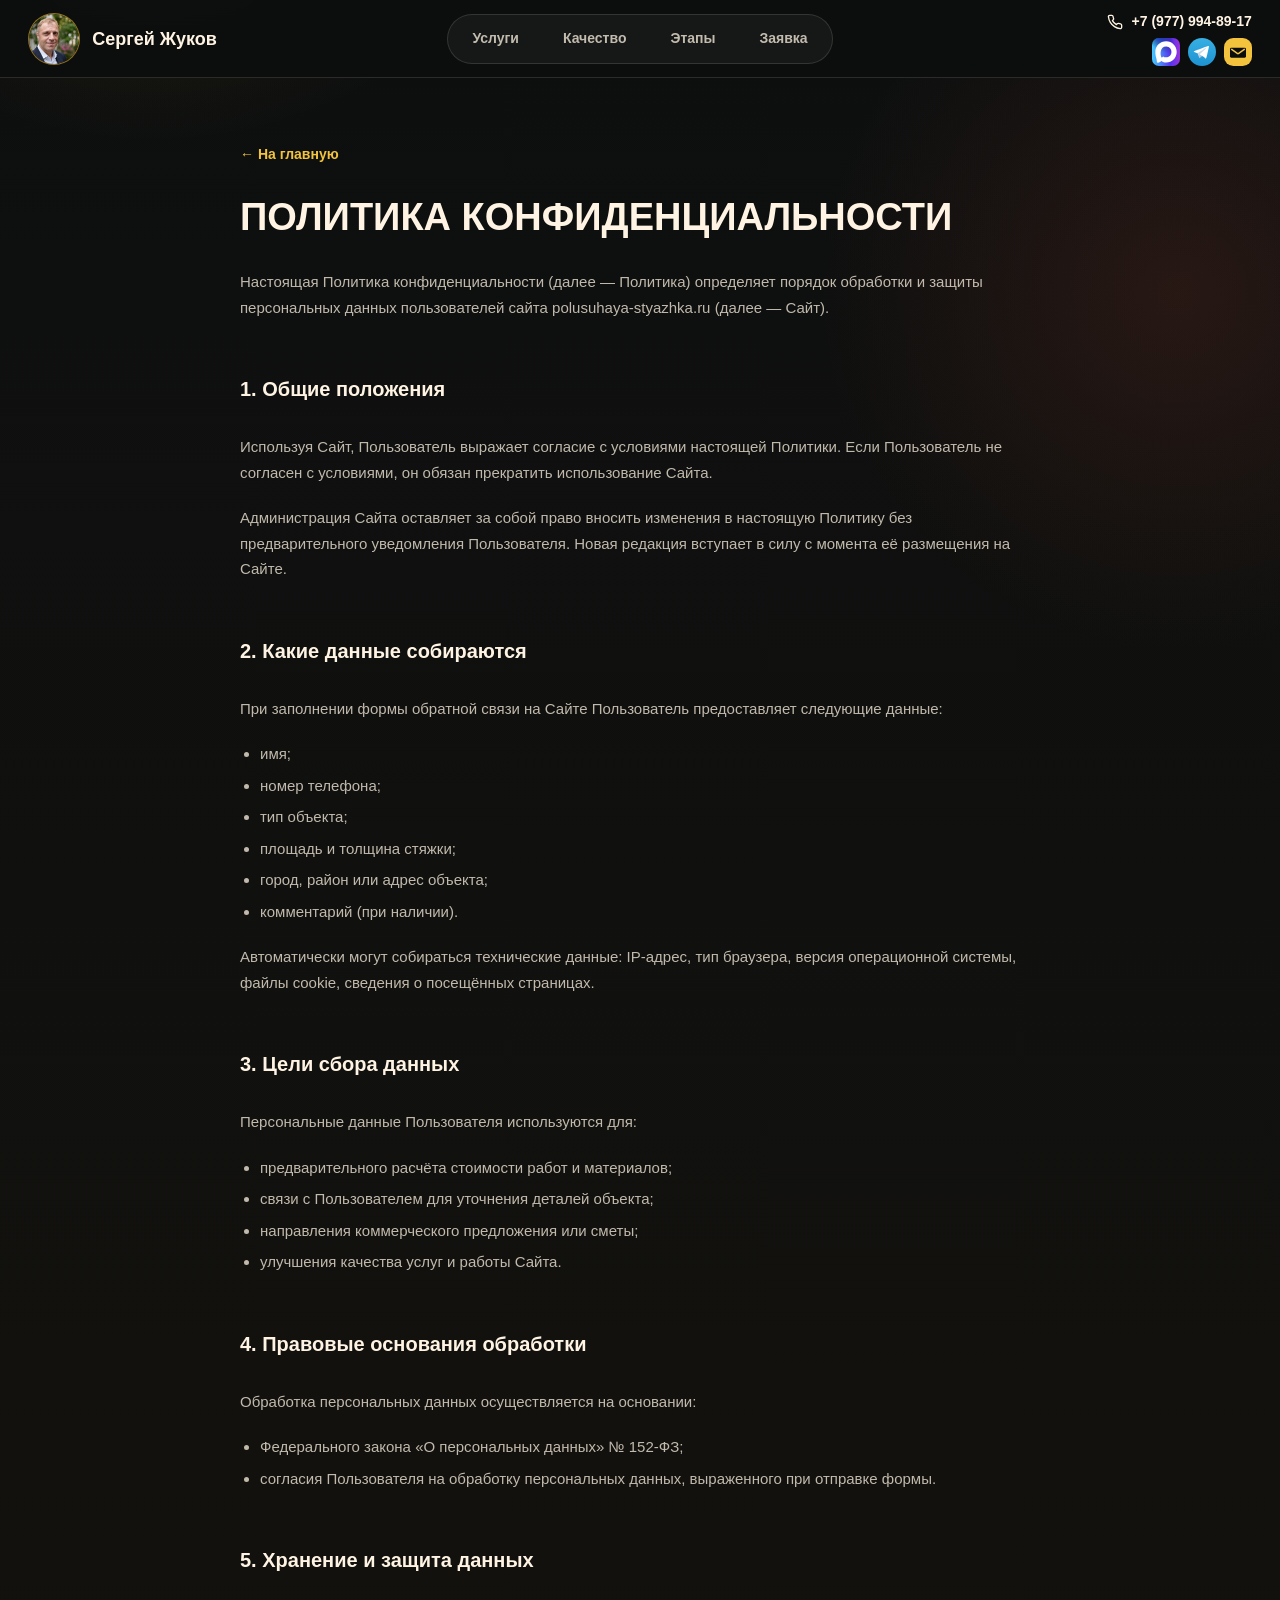
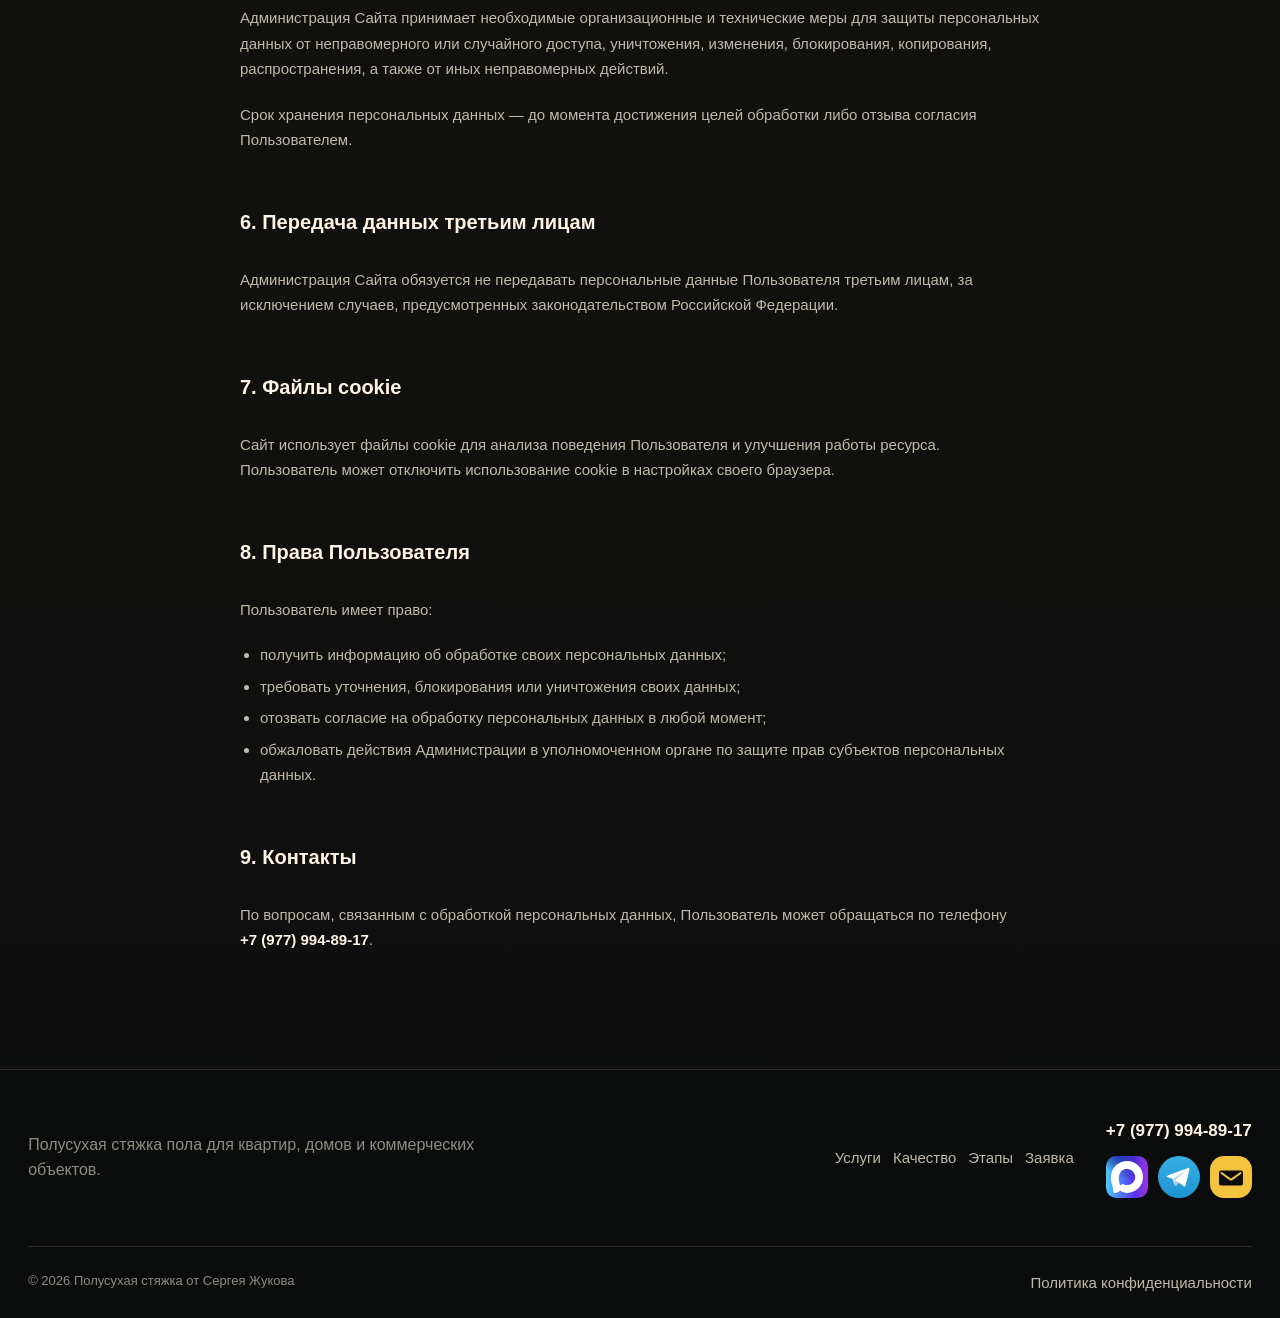
==== commit 79275d0c: "Update landing visuals and contacts" ====
--- a/privacy.html
+++ b/privacy.html
@@ -96,10 +96,23 @@
     </nav>
 
     <div class="header__actions">
-      <a class="header__phone" href="tel:+79779948917">
-        <svg class="header__phone-icon" viewBox="0 0 24 24" fill="none" stroke="currentColor" stroke-width="2" stroke-linecap="round" stroke-linejoin="round" aria-hidden="true"><path d="M22 16.92v3a2 2 0 0 1-2.18 2 19.79 19.79 0 0 1-8.63-3.07 19.5 19.5 0 0 1-6-6 19.79 19.79 0 0 1-3.07-8.67A2 2 0 0 1 4.11 2h3a2 2 0 0 1 2 1.72 12.84 12.84 0 0 0 .7 2.81 2 2 0 0 1-.45 2.11L8.09 9.91a16 16 0 0 0 6 6l1.27-1.27a2 2 0 0 1 2.11-.45 12.84 12.84 0 0 0 2.81.7A2 2 0 0 1 22 16.92z"/></svg>
-        +7 (977) 994-89-17
-      </a>
+      <div class="header__contact">
+        <a class="header__phone" href="tel:+79779948917">
+          <svg class="header__phone-icon" viewBox="0 0 24 24" fill="none" stroke="currentColor" stroke-width="2" stroke-linecap="round" stroke-linejoin="round" aria-hidden="true"><path d="M22 16.92v3a2 2 0 0 1-2.18 2 19.79 19.79 0 0 1-8.63-3.07 19.5 19.5 0 0 1-6-6 19.79 19.79 0 0 1-3.07-8.67A2 2 0 0 1 4.11 2h3a2 2 0 0 1 2 1.72 12.84 12.84 0 0 0 .7 2.81 2 2 0 0 1-.45 2.11L8.09 9.91a16 16 0 0 0 6 6l1.27-1.27a2 2 0 0 1 2.11-.45 12.84 12.84 0 0 0 2.81.7A2 2 0 0 1 22 16.92z"/></svg>
+          +7 (977) 994-89-17
+        </a>
+        <div class="contact-icons" aria-label="Мессенджеры и email">
+          <a class="contact-icons__link" href="https://max.ru/id772126461600_1_bot" target="_blank" rel="noopener" aria-label="Калькулятор стяжки в Max">
+            <svg viewBox="0 0 1000 1000" aria-hidden="true" xmlns="http://www.w3.org/2000/svg"><defs><linearGradient id="privacy-header-mg"><stop offset="0" stop-color="#4cf"/><stop offset=".662" stop-color="#53e"/><stop offset="1" stop-color="#93d"/></linearGradient><radialGradient id="privacy-header-md" cx="-87.392" cy="1166.116" r="500" fx="-87.392" fy="1166.116" gradientTransform="rotate(51.356 1551.478 559.3)scale(2.427 1)" gradientUnits="userSpaceOnUse"><stop offset="0" stop-color="#00f"/><stop offset="1" stop-opacity="0"/></radialGradient></defs><rect width="1000" height="1000" fill="url(#privacy-header-mg)" ry="249.68"/><rect width="1000" height="1000" fill="url(#privacy-header-md)" ry="249.68"/><path fill="#fff" fill-rule="evenodd" d="M508.21 878.33c-75 0-109.86-10.95-170.45-54.75-38.33 49.28-159.69 87.78-164.98 21.9 0-49.46-10.95-91.25-23.36-136.87-14.78-56.21-31.57-118.81-31.57-209.51 0-216.63 177.75-379.6 388.36-379.6 210.78 0 375.94 171 375.94 381.6.71 207.35-166.59 376.12-373.94 377.22m3.1-571.58c-102.56-5.3-182.5 65.7-200.2 177.02-14.6 92.16 11.32 204.4 33.4 210.24 10.58 2.56 37.23-18.98 53.84-35.59 30.88 21.4 62.97 35.37 92.71 33.03 106.27 5.12 197.08-75.79 204.21-181.95 4.16-106.38-77.67-196.49-183.96-202.57z"/></svg>
+          </a>
+          <a class="contact-icons__link" href="#" aria-label="Telegram">
+            <svg viewBox="0 0 240 240" aria-hidden="true" xmlns="http://www.w3.org/2000/svg"><linearGradient id="privacy-header-tga" x1="120" y1="240" x2="120" gradientUnits="userSpaceOnUse"><stop offset="0" stop-color="#1d93d2"/><stop offset="1" stop-color="#38b0e3"/></linearGradient><circle cx="120" cy="120" r="120" fill="url(#privacy-header-tga)"/><path d="M81.229 128.772l14.237 39.406s1.78 3.687 3.686 3.687 30.255-29.492 30.255-29.492l31.525-60.89L81.737 118.6Z" fill="#c8daea"/><path d="M100.106 138.878l-2.733 29.046s-1.144 8.9 7.754 0 17.415-15.763 17.415-15.763" fill="#a9c6d8"/><path d="M81.486 130.178 52.2 120.636s-3.5-1.42-2.373-4.64c.232-.664.7-1.229 2.1-2.2 6.489-4.523 120.106-45.36 120.106-45.36s3.208-1.081 5.1-.362a2.766 2.766 0 0 1 1.885 2.055 9.357 9.357 0 0 1 .254 2.585c-.009.752-.1 1.449-.169 2.542-.692 11.165-21.4 94.493-21.4 94.493s-1.239 4.876-5.678 5.043A8.13 8.13 0 0 1 146.1 172.5c-8.711-7.493-38.819-27.727-45.472-32.177a1.27 1.27 0 0 1-.546-.9c-.093-.469.417-1.05.417-1.05s52.426-46.6 53.821-51.492c.108-.379-.3-.566-.848-.4-3.482 1.281-63.844 39.4-70.506 43.607A3.21 3.21 0 0 1 81.486 130.178Z" fill="#fff"/></svg>
+          </a>
+          <a class="contact-icons__link" href="mailto:sz123@mail.ru" aria-label="Написать на email">
+            <svg viewBox="0 0 42 42" aria-hidden="true" xmlns="http://www.w3.org/2000/svg"><rect width="42" height="42" rx="14" fill="#f4c33e"/><path d="M11 14.5h20a2 2 0 0 1 2 2v11a2 2 0 0 1-2 2H11a2 2 0 0 1-2-2v-11a2 2 0 0 1 2-2Z" fill="#0b0d0d"/><path d="m11.5 17 8.45 6.12a1.8 1.8 0 0 0 2.1 0L30.5 17" fill="none" stroke="#f4c33e" stroke-width="2.1" stroke-linecap="round" stroke-linejoin="round"/></svg>
+          </a>
+        </div>
+      </div>
     </div>
   </header>
 
@@ -172,12 +185,6 @@
   <footer class="footer">
     <div class="container footer__inner">
       <div class="footer__brand">
-        <a class="brand brand--footer" href="index.html" aria-label="На главную">
-          <span class="brand__mark" aria-hidden="true">
-            <img class="brand__photo" src="assets/img/sergey-zhukov-avatar.jpg" alt="">
-          </span>
-          <span class="brand__text">Сергей Жуков</span>
-        </a>
         <p class="footer__text">Полусухая стяжка пола для квартир, домов и коммерческих объектов.</p>
       </div>
       <nav class="footer__links" aria-label="Нижняя навигация">
@@ -188,6 +195,17 @@
       </nav>
       <div class="footer__contacts">
         <a class="footer__phone" href="tel:+79779948917">+7 (977) 994-89-17</a>
+        <div class="contact-icons" aria-label="Мессенджеры и email">
+          <a class="contact-icons__link" href="https://max.ru/id772126461600_1_bot" target="_blank" rel="noopener" aria-label="Калькулятор стяжки в Max">
+            <svg viewBox="0 0 1000 1000" aria-hidden="true" xmlns="http://www.w3.org/2000/svg"><defs><linearGradient id="privacy-footer-mg"><stop offset="0" stop-color="#4cf"/><stop offset=".662" stop-color="#53e"/><stop offset="1" stop-color="#93d"/></linearGradient><radialGradient id="privacy-footer-md" cx="-87.392" cy="1166.116" r="500" fx="-87.392" fy="1166.116" gradientTransform="rotate(51.356 1551.478 559.3)scale(2.427 1)" gradientUnits="userSpaceOnUse"><stop offset="0" stop-color="#00f"/><stop offset="1" stop-opacity="0"/></radialGradient></defs><rect width="1000" height="1000" fill="url(#privacy-footer-mg)" ry="249.68"/><rect width="1000" height="1000" fill="url(#privacy-footer-md)" ry="249.68"/><path fill="#fff" fill-rule="evenodd" d="M508.21 878.33c-75 0-109.86-10.95-170.45-54.75-38.33 49.28-159.69 87.78-164.98 21.9 0-49.46-10.95-91.25-23.36-136.87-14.78-56.21-31.57-118.81-31.57-209.51 0-216.63 177.75-379.6 388.36-379.6 210.78 0 375.94 171 375.94 381.6.71 207.35-166.59 376.12-373.94 377.22m3.1-571.58c-102.56-5.3-182.5 65.7-200.2 177.02-14.6 92.16 11.32 204.4 33.4 210.24 10.58 2.56 37.23-18.98 53.84-35.59 30.88 21.4 62.97 35.37 92.71 33.03 106.27 5.12 197.08-75.79 204.21-181.95 4.16-106.38-77.67-196.49-183.96-202.57z"/></svg>
+          </a>
+          <a class="contact-icons__link" href="#" aria-label="Telegram">
+            <svg viewBox="0 0 240 240" aria-hidden="true" xmlns="http://www.w3.org/2000/svg"><linearGradient id="privacy-footer-tga" x1="120" y1="240" x2="120" gradientUnits="userSpaceOnUse"><stop offset="0" stop-color="#1d93d2"/><stop offset="1" stop-color="#38b0e3"/></linearGradient><circle cx="120" cy="120" r="120" fill="url(#privacy-footer-tga)"/><path d="M81.229 128.772l14.237 39.406s1.78 3.687 3.686 3.687 30.255-29.492 30.255-29.492l31.525-60.89L81.737 118.6Z" fill="#c8daea"/><path d="M100.106 138.878l-2.733 29.046s-1.144 8.9 7.754 0 17.415-15.763 17.415-15.763" fill="#a9c6d8"/><path d="M81.486 130.178 52.2 120.636s-3.5-1.42-2.373-4.64c.232-.664.7-1.229 2.1-2.2 6.489-4.523 120.106-45.36 120.106-45.36s3.208-1.081 5.1-.362a2.766 2.766 0 0 1 1.885 2.055 9.357 9.357 0 0 1 .254 2.585c-.009.752-.1 1.449-.169 2.542-.692 11.165-21.4 94.493-21.4 94.493s-1.239 4.876-5.678 5.043A8.13 8.13 0 0 1 146.1 172.5c-8.711-7.493-38.819-27.727-45.472-32.177a1.27 1.27 0 0 1-.546-.9c-.093-.469.417-1.05.417-1.05s52.426-46.6 53.821-51.492c.108-.379-.3-.566-.848-.4-3.482 1.281-63.844 39.4-70.506 43.607A3.21 3.21 0 0 1 81.486 130.178Z" fill="#fff"/></svg>
+          </a>
+          <a class="contact-icons__link" href="mailto:sz123@mail.ru" aria-label="Написать на email">
+            <svg viewBox="0 0 42 42" aria-hidden="true" xmlns="http://www.w3.org/2000/svg"><rect width="42" height="42" rx="14" fill="#f4c33e"/><path d="M11 14.5h20a2 2 0 0 1 2 2v11a2 2 0 0 1-2 2H11a2 2 0 0 1-2-2v-11a2 2 0 0 1 2-2Z" fill="#0b0d0d"/><path d="m11.5 17 8.45 6.12a1.8 1.8 0 0 0 2.1 0L30.5 17" fill="none" stroke="#f4c33e" stroke-width="2.1" stroke-linecap="round" stroke-linejoin="round"/></svg>
+          </a>
+        </div>
       </div>
     </div>
     <div class="container footer__bottom">
--- a/assets/css/styles.css
+++ b/assets/css/styles.css
@@ -42,7 +42,7 @@
 
   --type-body: 15px;
   --type-preloader-brand: 136px;
-  --type-hero-title: 132px;
+  --type-hero-title: 80px;
   --type-hero-text: 19px;
   --type-metric-value: 46px;
   --type-section-title: 74px;
@@ -419,6 +419,20 @@
 
 .header__brand {
   justify-self: start;
+}
+
+.header__brand {
+  gap: 14px;
+}
+
+.header__brand .brand__mark {
+  width: 52px;
+  height: 52px;
+}
+
+.header__brand .brand__text {
+  font-size: 18px;
+  line-height: 1;
 }
 
 .header--scrolled,
@@ -501,6 +515,12 @@
   justify-self: end;
 }
 
+.header__contact {
+  display: grid;
+  gap: 6px;
+  justify-items: end;
+}
+
 .header__phone {
   display: inline-flex;
   align-items: center;
@@ -515,6 +535,52 @@
   width: 16px;
   height: 16px;
   flex-shrink: 0;
+}
+
+.contact-icons {
+  display: flex;
+  gap: 10px;
+  align-items: center;
+}
+
+.contact-icons__link {
+  display: inline-flex;
+  width: 42px;
+  height: 42px;
+  align-items: center;
+  justify-content: center;
+  border-radius: 14px;
+  color: var(--color-concrete-100);
+  transition:
+    opacity var(--dur-sm) var(--ease-out),
+    transform var(--dur-sm) var(--ease-out);
+}
+
+.contact-icons__link:hover {
+  opacity: 0.86;
+  transform: translateY(-2px);
+}
+
+.contact-icons__link:focus-visible {
+  outline: 2px solid var(--color-gold-strong);
+  outline-offset: 4px;
+}
+
+.contact-icons__link svg {
+  display: block;
+  width: 100%;
+  height: 100%;
+}
+
+.header__contact .contact-icons {
+  gap: 8px;
+  justify-content: flex-end;
+}
+
+.header__contact .contact-icons__link {
+  width: 28px;
+  height: 28px;
+  border-radius: 9px;
 }
 
 .button {
@@ -597,6 +663,14 @@
   height: 18px;
 }
 
+.button__icon--brand {
+  border-radius: 50%;
+}
+
+.quick-cta__links .button:nth-child(3) .button__icon {
+  color: #0077ff;
+}
+
 .burger {
   display: none;
   position: relative;
@@ -694,6 +768,7 @@
 
 .mobile-menu__link,
 .mobile-menu__phone,
+.mobile-menu__icons,
 .mobile-menu__button {
   opacity: 0;
   transform: translateY(16px);
@@ -704,6 +779,7 @@
 
 .mobile-menu--open .mobile-menu__link,
 .mobile-menu--open .mobile-menu__phone,
+.mobile-menu--open .mobile-menu__icons,
 .mobile-menu--open .mobile-menu__button {
   opacity: 1;
   transform: translateY(0);
@@ -714,7 +790,8 @@
 .mobile-menu--open .mobile-menu__link:nth-child(3) { transition-delay: 190ms; }
 .mobile-menu--open .mobile-menu__link:nth-child(4) { transition-delay: 240ms; }
 .mobile-menu--open .mobile-menu__phone { transition-delay: 300ms; }
-.mobile-menu--open .mobile-menu__button { transition-delay: 360ms; }
+.mobile-menu--open .mobile-menu__icons { transition-delay: 360ms; }
+.mobile-menu--open .mobile-menu__button { transition-delay: 420ms; }
 
 .mobile-menu__contacts {
   display: grid;
@@ -725,6 +802,10 @@
 .mobile-menu__phone {
   color: var(--fg-muted);
   font-weight: 800;
+}
+
+.mobile-menu__icons {
+  justify-content: start;
 }
 
 /* ============================================================
@@ -755,7 +836,7 @@
 .hero__image {
   width: 100%;
   height: 100%;
-  background-image: url("../img/hero-construction-site.jpg");
+  background-image: url("../img/197ca2f0-c2fd-4fe0-8277-abcaa03c306b.png");
   background-position: center;
   background-size: cover;
   filter: saturate(0.72) contrast(1.05) brightness(0.6);
@@ -807,7 +888,8 @@
 .hero__topline {
   display: flex;
   align-items: center;
-  justify-content: space-between;
+  justify-content: flex-start;
+  flex-wrap: wrap;
   gap: var(--sp-4);
   align-self: start;
 }
@@ -825,7 +907,7 @@
   background: rgba(255, 244, 227, 0.055);
   color: var(--fg-muted);
   font-family: var(--font-mono);
-  font-size: 12px;
+  font-size: 16px;
   letter-spacing: 0.11em;
   text-transform: uppercase;
 }
@@ -854,7 +936,7 @@
 .hero__main {
   align-self: center;
   max-width: 1120px;
-  padding-block: var(--sp-8);
+  padding-block: var(--sp-8) calc(var(--sp-8) / 2);
 }
 
 .hero__kicker {
@@ -925,6 +1007,11 @@
   color: var(--color-gold-strong);
   font-size: 0.42em;
   letter-spacing: 0;
+}
+
+.metric-card__accent,
+.stat-card__accent {
+  color: var(--color-gold-strong);
 }
 
 .metric-card__label {
@@ -1043,9 +1130,18 @@
 
 .section__head {
   display: grid;
+  grid-template-columns: minmax(0, 720px) minmax(420px, 1fr);
+  gap: 24px;
+  align-items: start;
+  margin-bottom: var(--sp-8);
+}
+
+.section__copy {
+  display: grid;
   gap: var(--sp-4);
-  max-width: 980px;
-  margin-bottom: var(--sp-8);
+  align-self: start;
+  justify-self: start;
+  max-width: 720px;
 }
 
 .section__num {
@@ -1079,6 +1175,24 @@
   color: var(--fg-muted);
   font-size: var(--type-section-lead);
   line-height: 1.6;
+}
+
+.section__media {
+  position: relative;
+  min-height: 320px;
+  margin: 0;
+  overflow: hidden;
+  border: 1px solid var(--line);
+  border-radius: 16px;
+  background: rgba(255, 244, 227, 0.04);
+}
+
+.section__image {
+  display: block;
+  width: 100%;
+  height: 100%;
+  min-height: 320px;
+  object-fit: cover;
 }
 
 /* ============================================================
@@ -1893,7 +2007,7 @@
 
 .stats-grid {
   display: grid;
-  grid-template-columns: repeat(3, minmax(0, 1fr));
+  grid-template-columns: repeat(4, minmax(0, 1fr));
   border: 1px solid var(--line);
   background: rgba(13, 15, 15, 0.52);
 }
@@ -1913,7 +2027,7 @@
 .stat-card__value {
   color: var(--color-concrete-100);
   font-family: var(--font-display);
-  font-size: var(--type-stat-value);
+  font-size: 50px;
   line-height: 0.94;
   letter-spacing: 0;
 }
@@ -2036,6 +2150,10 @@
 .contact-link__icon svg {
   width: 26px;
   height: 26px;
+}
+
+.lead-card__contacts .contact-link:nth-child(4) .contact-link__icon {
+  color: #0077ff;
 }
 
 .contact-link__label {
@@ -2420,30 +2538,43 @@
 
 .footer__inner {
   display: grid;
-  grid-template-columns: 1.2fr auto auto;
+  grid-template-columns: minmax(260px, 1.2fr) auto auto;
   gap: var(--sp-6);
   align-items: center;
   padding-block: var(--sp-7);
 }
 
+.footer__brand {
+  display: grid;
+  gap: 20px;
+  justify-items: start;
+}
+
 .footer__text {
-  max-width: 430px;
-  margin: var(--sp-3) 0 0;
+  max-width: 470px;
+  margin: 0;
   color: var(--fg-soft);
-}
-
-.footer__links,
-.footer__contacts {
+  font-size: 16px;
+  line-height: 1.55;
+}
+
+.footer__links {
   display: flex;
   flex-wrap: wrap;
   gap: var(--sp-3);
   align-items: center;
 }
 
+.footer__contacts {
+  display: grid;
+  gap: 12px;
+  justify-items: end;
+}
+
 .footer__link,
 .footer__policy {
   color: var(--fg-muted);
-  font-size: 14px;
+  font-size: 15px;
   transition: color var(--dur-sm) var(--ease-out);
 }
 
@@ -2454,6 +2585,7 @@
 
 .footer__phone {
   color: var(--color-concrete-100);
+  font-size: 17px;
   font-weight: 900;
   white-space: nowrap;
 }
@@ -2464,7 +2596,7 @@
   gap: 8px 18px;
   padding-block: 0 var(--sp-5);
   color: var(--fg-soft);
-  font-size: 12px;
+  font-size: 13px;
   line-height: 1.5;
 }
 
@@ -2490,7 +2622,7 @@
   padding-block: var(--sp-5);
   border-top: 1px solid var(--line);
   color: var(--fg-soft);
-  font-size: 12px;
+  font-size: 13px;
 }
 
 /* ============================================================
@@ -2502,7 +2634,7 @@
     --container: 1360px;
     --gutter: clamp(16px, 2.2vw, 32px);
     --type-preloader-brand: 118px;
-    --type-hero-title: 118px;
+    --type-hero-title: 80px;
     --type-section-title: 68px;
     --type-service-title: 44px;
     --type-quality-title: 56px;
@@ -2512,11 +2644,21 @@
   }
 }
 
+@media (max-width: 1250px) {
+  .section__head {
+    grid-template-columns: 1fr;
+  }
+
+  .section__media {
+    display: none;
+  }
+}
+
 @media (max-width: 1240px) {
   :root {
     --header-height: 72px;
     --type-preloader-brand: 102px;
-    --type-hero-title: 96px;
+    --type-hero-title: 72px;
     --type-section-title: 46px;
     --type-service-title: 34px;
     --type-quality-title: 42px;
@@ -2529,7 +2671,7 @@
     gap: var(--sp-4);
   }
 
-  .header__phone {
+  .header__contact {
     display: none;
   }
 
@@ -2700,7 +2842,7 @@
     --sp-10: 92px;
     --sp-9: 72px;
     --type-preloader-brand: 86px;
-    --type-hero-title: 74px;
+    --type-hero-title: 64px;
     --type-hero-text: 17px;
     --type-metric-value: 40px;
     --type-section-title: 46px;
@@ -2730,6 +2872,10 @@
     display: grid;
   }
 
+  .quick-cta__links {
+    justify-content: center;
+  }
+
   .services {
     min-height: auto;
     padding-block: var(--sp-10);
@@ -2833,7 +2979,7 @@
   }
 
   .footer__contacts {
-    justify-content: start;
+    justify-items: start;
   }
 }
 
@@ -2843,7 +2989,7 @@
     --sp-10: 76px;
     --sp-8: 48px;
     --type-preloader-brand: 68px;
-    --type-hero-title: 54px;
+    --type-hero-title: 48px;
     --type-hero-text: 15px;
     --type-metric-value: 34px;
     --type-section-title: 38px;
@@ -2871,7 +3017,7 @@
   }
 
   .hero__main {
-    padding-block: var(--sp-6);
+    padding-block: var(--sp-6) calc(var(--sp-6) / 2);
     text-align: center;
   }
 
@@ -2929,10 +3075,6 @@
     display: none;
   }
 
-  .quick-cta__links {
-    justify-content: center;
-  }
-
   .quality-card {
     border-right: 0;
   }
@@ -2994,7 +3136,7 @@
     --gutter: 16px;
     --header-height: 68px;
     --type-preloader-brand: 48px;
-    --type-hero-title: 40px;
+    --type-hero-title: 38px;
     --type-metric-value: 30px;
     --type-section-title: 32px;
     --type-service-title: 30px;
@@ -3015,9 +3157,19 @@
     line-height: 1;
   }
 
+  .header__brand .brand__text {
+    max-width: 132px;
+    font-size: 16px;
+  }
+
   .brand__mark {
     width: 38px;
     height: 38px;
+  }
+
+  .header__brand .brand__mark {
+    width: 42px;
+    height: 42px;
   }
 
   .header__actions {
@@ -3109,7 +3261,7 @@
 @media (max-width: 360px) {
   :root {
     --type-preloader-brand: 42px;
-    --type-hero-title: 34px;
+    --type-hero-title: 32px;
     --type-metric-value: 28px;
     --type-section-title: 28px;
     --type-service-title: 26px;
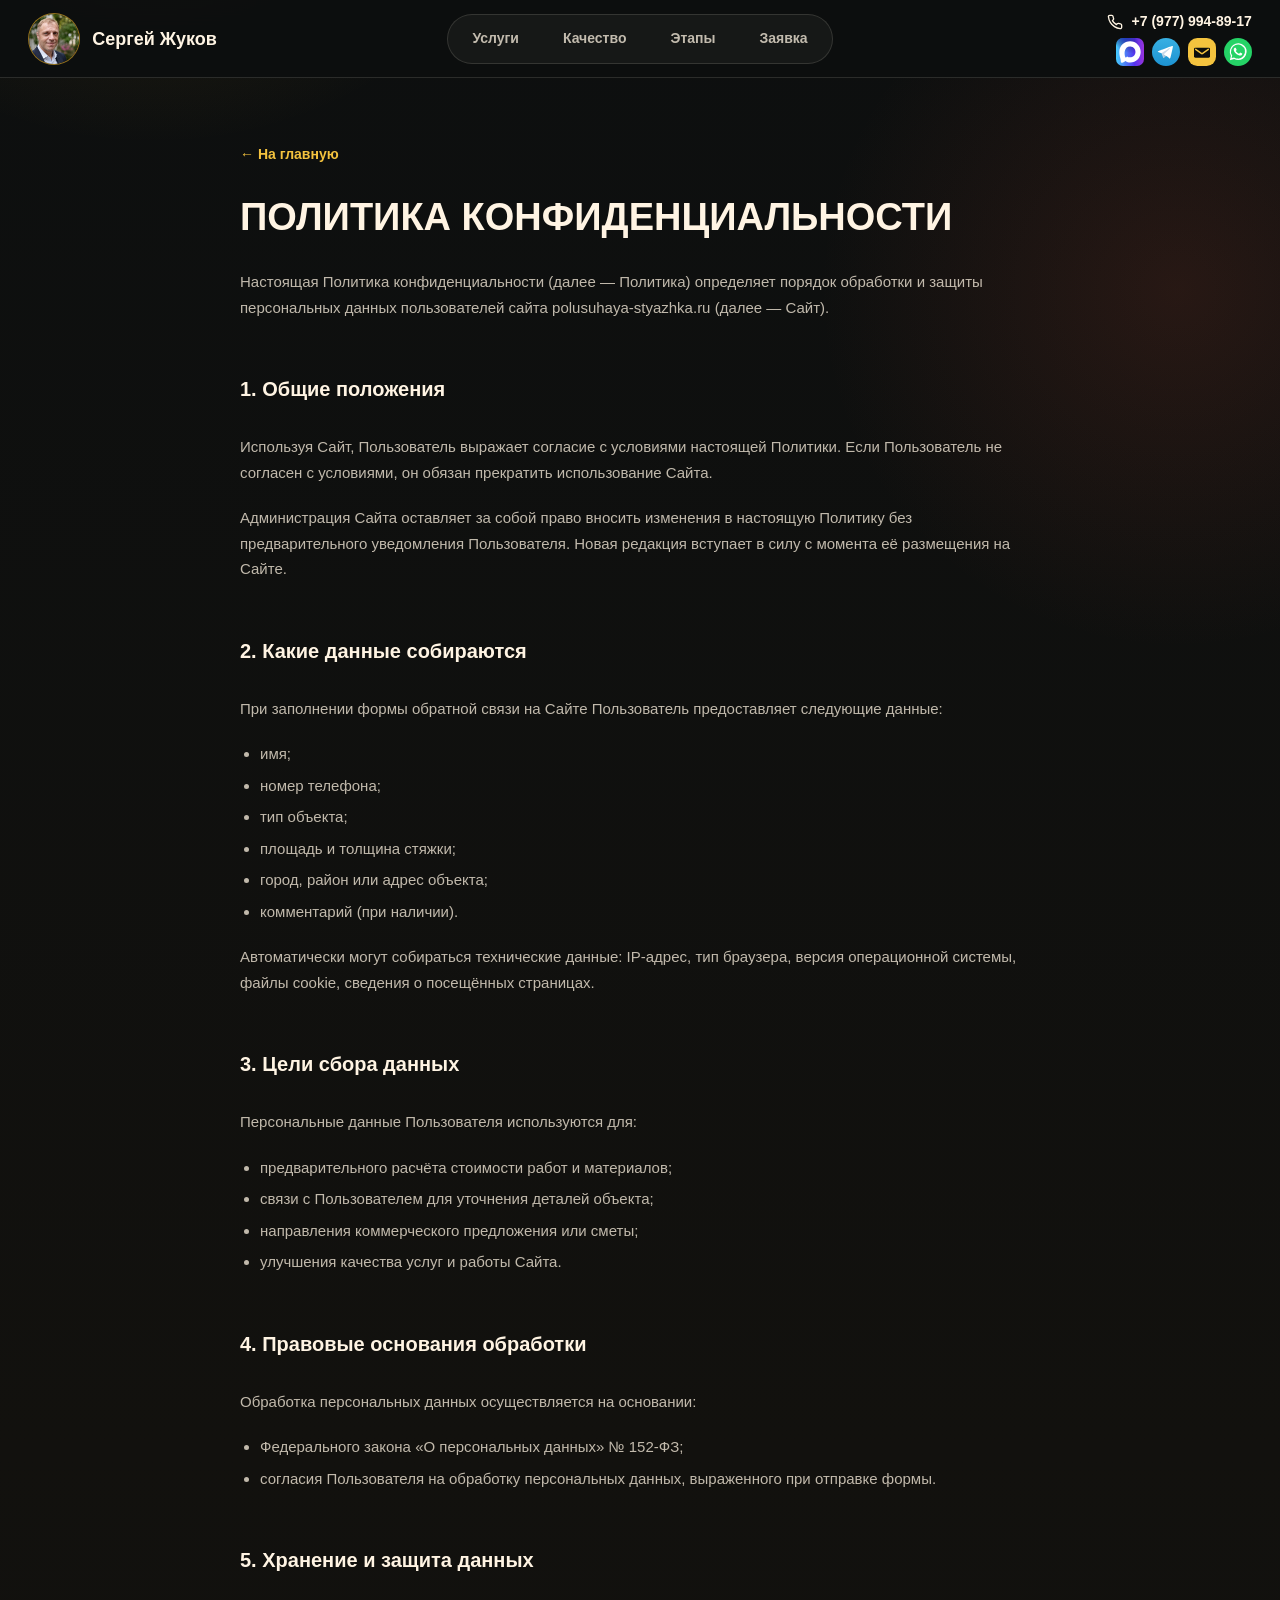
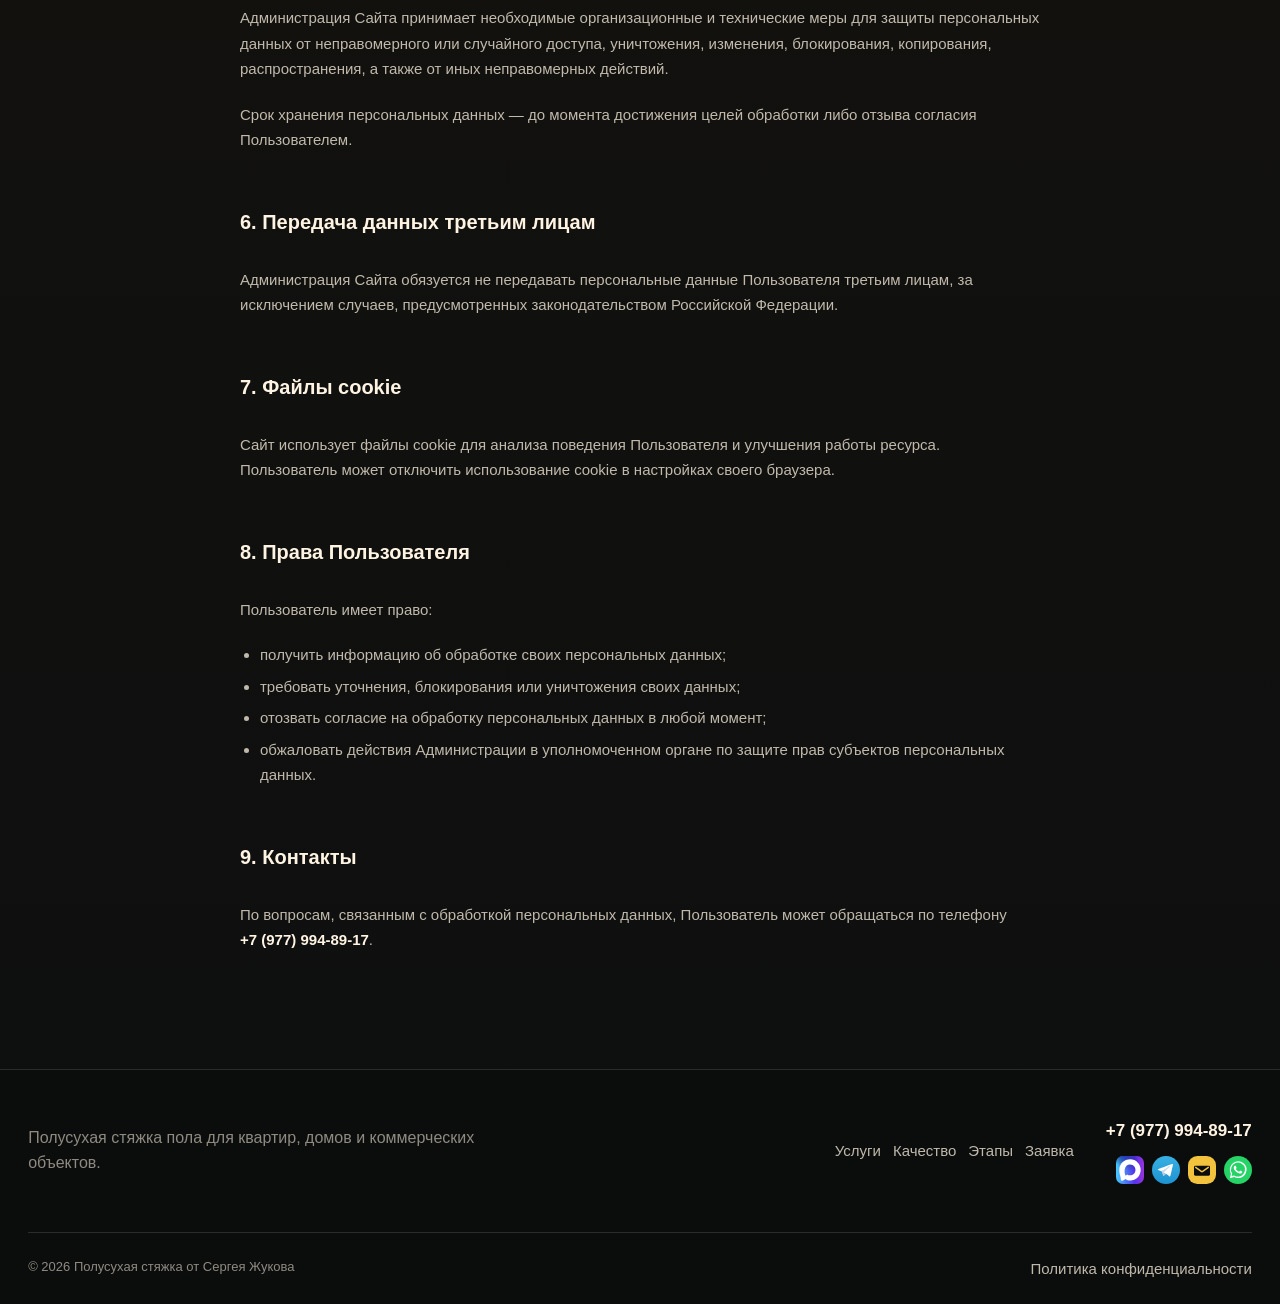
==== commit d36014b3: "Update messenger contact layout" ====
--- a/privacy.html
+++ b/privacy.html
@@ -111,6 +111,9 @@
           <a class="contact-icons__link" href="mailto:sz123@mail.ru" aria-label="Написать на email">
             <svg viewBox="0 0 42 42" aria-hidden="true" xmlns="http://www.w3.org/2000/svg"><rect width="42" height="42" rx="14" fill="#f4c33e"/><path d="M11 14.5h20a2 2 0 0 1 2 2v11a2 2 0 0 1-2 2H11a2 2 0 0 1-2-2v-11a2 2 0 0 1 2-2Z" fill="#0b0d0d"/><path d="m11.5 17 8.45 6.12a1.8 1.8 0 0 0 2.1 0L30.5 17" fill="none" stroke="#f4c33e" stroke-width="2.1" stroke-linecap="round" stroke-linejoin="round"/></svg>
           </a>
+          <a class="contact-icons__link" href="https://wa.me/79779948917" target="_blank" rel="noopener" aria-label="Написать в WhatsApp">
+            <svg viewBox="0 0 32 32" aria-hidden="true" xmlns="http://www.w3.org/2000/svg"><circle cx="16" cy="16" r="16" fill="#25d366"/><path fill="#fff" d="M23.1 8.8A9.68 9.68 0 0 0 7.88 20.48L6.7 25.3l4.95-1.16A9.7 9.7 0 0 0 16 25.2h.01A9.68 9.68 0 0 0 23.1 8.8Zm-7.09 14.76h-.01a8.02 8.02 0 0 1-4.08-1.12l-.29-.17-2.94.69.7-2.86-.19-.3a8.03 8.03 0 1 1 6.81 3.78Zm4.4-6.01c-.24-.12-1.43-.71-1.65-.79-.22-.08-.38-.12-.54.12-.16.24-.62.79-.76.95-.14.16-.28.18-.52.06-.24-.12-1.02-.38-1.94-1.2-.72-.64-1.2-1.43-1.34-1.67-.14-.24-.02-.37.1-.49.11-.11.24-.28.36-.42.12-.14.16-.24.24-.4.08-.16.04-.3-.02-.42-.06-.12-.54-1.3-.74-1.78-.2-.47-.39-.41-.54-.42h-.46c-.16 0-.42.06-.64.3-.22.24-.84.82-.84 2s.86 2.32.98 2.48c.12.16 1.69 2.58 4.1 3.62.57.25 1.02.4 1.37.51.58.18 1.1.16 1.51.1.46-.07 1.43-.58 1.63-1.14.2-.56.2-1.04.14-1.14-.06-.1-.22-.16-.46-.28Z"/></svg>
+          </a>
         </div>
       </div>
     </div>
@@ -205,6 +208,9 @@
           <a class="contact-icons__link" href="mailto:sz123@mail.ru" aria-label="Написать на email">
             <svg viewBox="0 0 42 42" aria-hidden="true" xmlns="http://www.w3.org/2000/svg"><rect width="42" height="42" rx="14" fill="#f4c33e"/><path d="M11 14.5h20a2 2 0 0 1 2 2v11a2 2 0 0 1-2 2H11a2 2 0 0 1-2-2v-11a2 2 0 0 1 2-2Z" fill="#0b0d0d"/><path d="m11.5 17 8.45 6.12a1.8 1.8 0 0 0 2.1 0L30.5 17" fill="none" stroke="#f4c33e" stroke-width="2.1" stroke-linecap="round" stroke-linejoin="round"/></svg>
           </a>
+          <a class="contact-icons__link" href="https://wa.me/79779948917" target="_blank" rel="noopener" aria-label="Написать в WhatsApp">
+            <svg viewBox="0 0 32 32" aria-hidden="true" xmlns="http://www.w3.org/2000/svg"><circle cx="16" cy="16" r="16" fill="#25d366"/><path fill="#fff" d="M23.1 8.8A9.68 9.68 0 0 0 7.88 20.48L6.7 25.3l4.95-1.16A9.7 9.7 0 0 0 16 25.2h.01A9.68 9.68 0 0 0 23.1 8.8Zm-7.09 14.76h-.01a8.02 8.02 0 0 1-4.08-1.12l-.29-.17-2.94.69.7-2.86-.19-.3a8.03 8.03 0 1 1 6.81 3.78Zm4.4-6.01c-.24-.12-1.43-.71-1.65-.79-.22-.08-.38-.12-.54.12-.16.24-.62.79-.76.95-.14.16-.28.18-.52.06-.24-.12-1.02-.38-1.94-1.2-.72-.64-1.2-1.43-1.34-1.67-.14-.24-.02-.37.1-.49.11-.11.24-.28.36-.42.12-.14.16-.24.24-.4.08-.16.04-.3-.02-.42-.06-.12-.54-1.3-.74-1.78-.2-.47-.39-.41-.54-.42h-.46c-.16 0-.42.06-.64.3-.22.24-.84.82-.84 2s.86 2.32.98 2.48c.12.16 1.69 2.58 4.1 3.62.57.25 1.02.4 1.37.51.58.18 1.1.16 1.51.1.46-.07 1.43-.58 1.63-1.14.2-.56.2-1.04.14-1.14-.06-.1-.22-.16-.46-.28Z"/></svg>
+          </a>
         </div>
       </div>
     </div>
--- a/assets/css/styles.css
+++ b/assets/css/styles.css
@@ -583,6 +583,16 @@
   border-radius: 9px;
 }
 
+.footer__contacts .contact-icons {
+  gap: 8px;
+}
+
+.footer__contacts .contact-icons__link {
+  width: 28px;
+  height: 28px;
+  border-radius: 9px;
+}
+
 .button {
   position: relative;
   isolation: isolate;
@@ -667,7 +677,7 @@
   border-radius: 50%;
 }
 
-.quick-cta__links .button:nth-child(3) .button__icon {
+.quick-cta__links .button:nth-child(4) .button__icon {
   color: #0077ff;
 }
 
@@ -943,7 +953,7 @@
   margin: 0 0 var(--sp-4);
   color: var(--color-gold-strong);
   font-family: var(--font-mono);
-  font-size: 13px;
+  font-size: 16px;
   letter-spacing: 0.14em;
   text-transform: uppercase;
 }
@@ -1616,6 +1626,9 @@
 }
 
 .quick-cta__copy {
+  display: flex;
+  flex-direction: column;
+  align-items: center;
   max-width: 760px;
 }
 
@@ -1694,8 +1707,23 @@
 .quick-cta__links {
   display: flex;
   flex-wrap: wrap;
+  align-items: center;
+  justify-content: center;
   gap: var(--sp-3);
+  width: 100%;
+  max-width: 640px;
   margin-top: var(--sp-5);
+}
+
+.quick-cta__links .button {
+  flex: 0 1 calc((100% - var(--sp-3)) / 2);
+  justify-content: center;
+  text-align: center;
+}
+
+.quick-cta__links .button__icon--brand {
+  width: 28px;
+  height: 28px;
 }
 
 .quick-cta__form-card {
@@ -3061,6 +3089,14 @@
     width: 100%;
   }
 
+  .quick-cta__links {
+    max-width: 420px;
+  }
+
+  .quick-cta__links .button {
+    flex-basis: 100%;
+  }
+
   .hero__metrics,
   .quality__cards,
   .process-grid,
